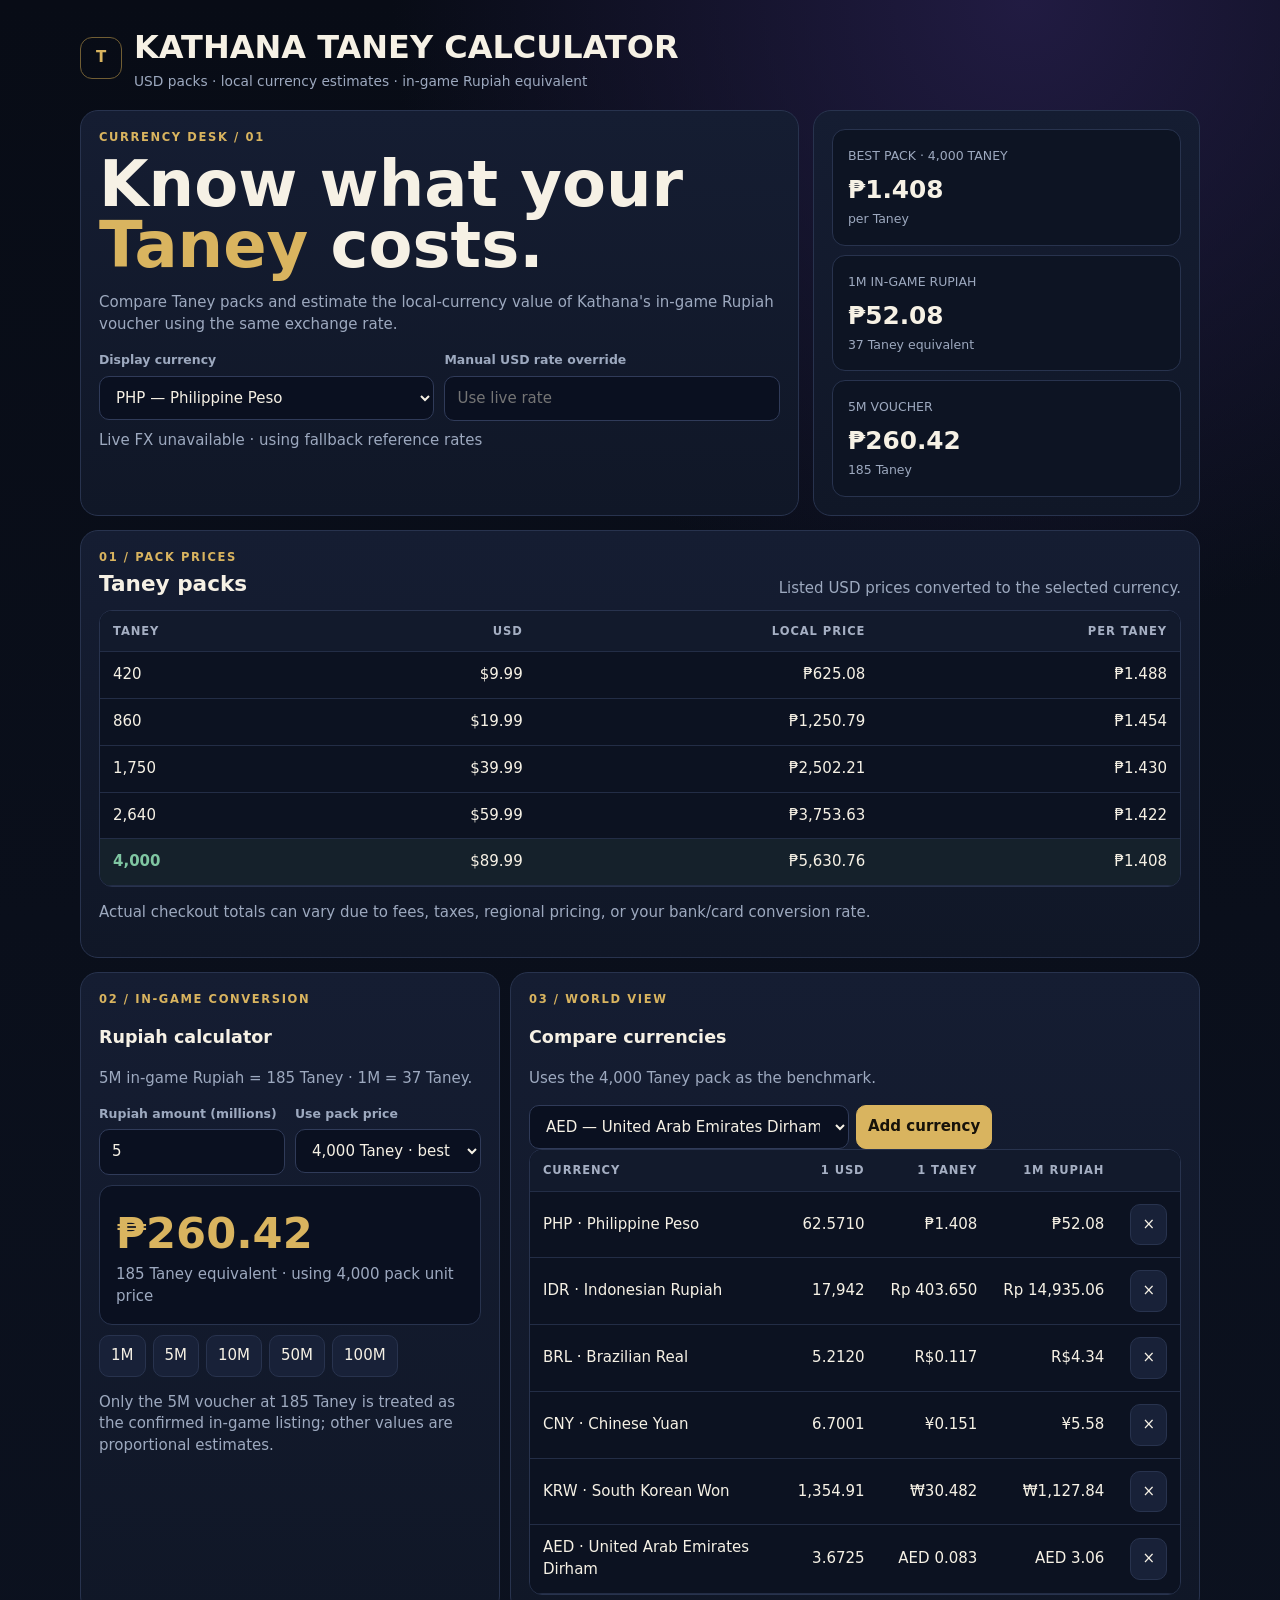
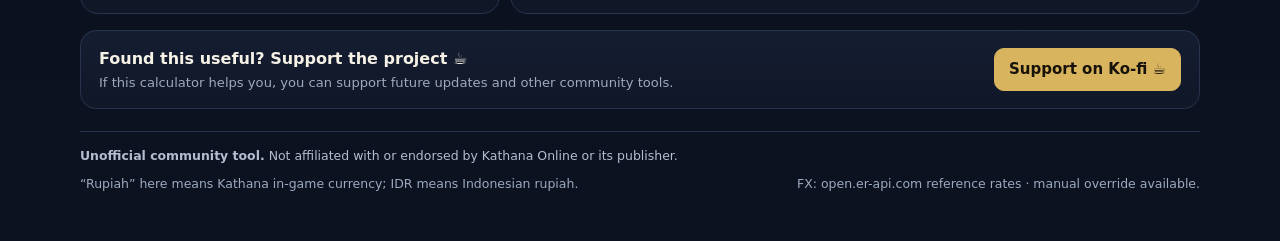
==== index.html @ c090df87 "Connect Ko-fi support link" ====
<!doctype html>
<html lang="en">
<head>
<meta charset="utf-8"><meta name="viewport" content="width=device-width,initial-scale=1">
<title>Kathana Taney Calculator</title>
<meta name="description" content="Convert Kathana Online Taney packs and in-game Rupiah values into local currencies.">
<style>
:root{--bg:#090d18;--panel:#11182a;--panel2:#0d1423;--line:#28334e;--text:#f6f1e5;--muted:#9da9bf;--gold:#d9b45f;--green:#7fc6a2}*{box-sizing:border-box}body{margin:0;background:radial-gradient(circle at 80% 0,#211b42 0,transparent 30%),linear-gradient(#080c16,#0c1220);color:var(--text);font:15px/1.45 Inter,system-ui,Segoe UI,Arial,sans-serif;min-height:100vh}.wrap{width:min(1120px,calc(100% - 24px));margin:auto;padding:24px 0 48px}.brand{display:flex;gap:12px;align-items:center;margin-bottom:18px}.logo{width:42px;height:42px;border:1px solid #715e34;border-radius:12px;display:grid;place-items:center;color:var(--gold);font-weight:900}.brand h1{margin:0;font-size:clamp(1.25rem,3vw,2rem)}.brand p{margin:2px 0 0;color:var(--muted);font-size:.86rem}.card{background:linear-gradient(180deg,#151d32,#101727);border:1px solid var(--line);border-radius:18px;padding:18px}.hero{display:grid;grid-template-columns:1.3fr .7fr;gap:14px}.eyebrow{color:var(--gold);font-weight:800;letter-spacing:.14em;text-transform:uppercase;font-size:.72rem}.hero h2{font-size:clamp(2rem,5vw,4rem);line-height:.96;margin:8px 0 14px}.hero h2 span{color:var(--gold)}.lede,.note,.status{color:var(--muted)}.controls,.two{display:grid;grid-template-columns:1fr 1fr;gap:10px}.controls{margin-top:16px}label{display:block;color:var(--muted);font-size:.78rem;font-weight:700;margin:0 0 6px}select,input,button{font:inherit}select,input{width:100%;padding:11px 12px;background:#0a1020;border:1px solid #303b59;border-radius:10px;color:var(--text);outline:none}select:focus,input:focus{border-color:#8066c7}.stats{display:grid;gap:9px}.stat{padding:15px;background:var(--panel2);border:1px solid var(--line);border-radius:13px}.stat b{display:block;font-size:1.55rem;margin-top:5px}.stat small{color:var(--muted)}.section{margin-top:14px}.head{display:flex;justify-content:space-between;gap:12px;align-items:end;margin-bottom:10px}.head h3{margin:3px 0 0;font-size:1.35rem}.tablewrap{overflow:auto;border:1px solid var(--line);border-radius:13px}table{width:100%;border-collapse:collapse;min-width:650px;background:#0c1221}th,td{padding:12px 13px;text-align:right;border-bottom:1px solid #232d46}th:first-child,td:first-child{text-align:left}th{background:#121a2c;color:#a5afc3;font-size:.72rem;text-transform:uppercase;letter-spacing:.08em}.best{background:rgba(127,198,162,.08)}.best td:first-child{color:var(--green);font-weight:900}.result{margin-top:10px;padding:16px;background:#0a1020;border:1px solid var(--line);border-radius:13px}.big{font-size:clamp(1.8rem,4vw,2.7rem);font-weight:900;color:var(--gold)}.quick,.worldbar{display:flex;gap:7px;flex-wrap:wrap;margin-top:10px}button{padding:9px 11px;border-radius:10px;border:1px solid var(--line);background:#182138;color:var(--text);cursor:pointer}.primary{background:var(--gold);border-color:var(--gold);color:#17120a;font-weight:900}.worldbar select{max-width:320px}.support{margin-top:16px;display:flex;align-items:center;justify-content:space-between;gap:16px;flex-wrap:wrap;background:linear-gradient(180deg,#151d32,#101727);border:1px solid var(--line);border-radius:16px;padding:16px 18px}.support strong{display:block;font-size:1rem}.support span{display:block;color:var(--muted);font-size:.82rem;margin-top:3px}.support-link{display:inline-flex;align-items:center;justify-content:center;min-height:42px;padding:10px 14px;border-radius:10px;background:var(--gold);border:1px solid var(--gold);color:#17120a;font-weight:900;text-decoration:none;transition:transform .15s ease,filter .15s ease}.support-link:hover{filter:brightness(1.06);transform:translateY(-1px)}.footer{margin-top:22px;padding-top:15px;border-top:1px solid var(--line);display:flex;justify-content:space-between;gap:10px;flex-wrap:wrap;color:var(--muted);font-size:.78rem}.disclaimer{width:100%;color:#b4bdd0}@media(max-width:760px){.hero,.two,.controls{grid-template-columns:1fr}.head{align-items:flex-start;flex-direction:column}.card{padding:15px}.hero h2{font-size:2.5rem}}
</style>
</head>
<body><main class="wrap">
<div class="brand"><div class="logo">T</div><div><h1>KATHANA TANEY CALCULATOR</h1><p>USD packs · local currency estimates · in-game Rupiah equivalent</p></div></div>
<section class="hero">
<div class="card"><div class="eyebrow">Currency desk / 01</div><h2>Know what your <span>Taney</span> costs.</h2><p class="lede">Compare Taney packs and estimate the local-currency value of Kathana's in-game Rupiah voucher using the same exchange rate.</p><div class="controls"><div><label>Display currency</label><select id="currency"></select></div><div><label>Manual USD rate override</label><input id="manual" inputmode="decimal" placeholder="Use live rate"></div></div><div class="status" id="status" style="margin-top:9px">Loading live FX…</div></div>
<div class="card stats"><div class="stat"><small>BEST PACK · 4,000 TANEY</small><b id="unit">—</b><small>per Taney</small></div><div class="stat"><small>1M IN-GAME RUPIAH</small><b id="oneM">—</b><small>37 Taney equivalent</small></div><div class="stat"><small>5M VOUCHER</small><b id="fiveM">—</b><small>185 Taney</small></div></div>
</section>
<section class="card section"><div class="head"><div><div class="eyebrow">01 / Pack prices</div><h3>Taney packs</h3></div><div class="note">Listed USD prices converted to the selected currency.</div></div><div class="tablewrap"><table><thead><tr><th>Taney</th><th>USD</th><th>Local price</th><th>Per Taney</th></tr></thead><tbody id="packs"></tbody></table></div><p class="note">Actual checkout totals can vary due to fees, taxes, regional pricing, or your bank/card conversion rate.</p></section>
<section class="two section">
<div class="card"><div class="eyebrow">02 / In-game conversion</div><h3>Rupiah calculator</h3><p class="note">5M in-game Rupiah = 185 Taney · 1M = 37 Taney.</p><div class="two"><div><label>Rupiah amount (millions)</label><input id="millions" type="number" min="0" step="0.1" value="5"></div><div><label>Use pack price</label><select id="packSel"></select></div></div><div class="result"><div class="big" id="rupiahCost">—</div><div class="note" id="detail"></div></div><div class="quick"><button data-r="1">1M</button><button data-r="5">5M</button><button data-r="10">10M</button><button data-r="50">50M</button><button data-r="100">100M</button></div><p class="note">Only the 5M voucher at 185 Taney is treated as the confirmed in-game listing; other values are proportional estimates.</p></div>
<div class="card"><div class="eyebrow">03 / World view</div><h3>Compare currencies</h3><p class="note">Uses the 4,000 Taney pack as the benchmark.</p><div class="worldbar"><select id="worldSel"></select><button class="primary" id="add">Add currency</button></div><div class="tablewrap"><table><thead><tr><th>Currency</th><th>1 USD</th><th>1 Taney</th><th>1M Rupiah</th><th></th></tr></thead><tbody id="world"></tbody></table></div></div>
</section>
<section class="support" aria-label="Support the project"><div><strong>Found this useful? Support the project ☕</strong><span>If this calculator helps you, you can support future updates and other community tools.</span></div><a class="support-link" href="https://ko-fi.com/apxsolutions" target="_blank" rel="noopener noreferrer">Support on Ko-fi ☕</a></section>
<footer class="footer"><span class="disclaimer"><strong>Unofficial community tool.</strong> Not affiliated with or endorsed by Kathana Online or its publisher.</span><span>“Rupiah” here means Kathana in-game currency; IDR means Indonesian rupiah.</span><span>FX: open.er-api.com reference rates · manual override available.</span></footer>
</main>
<script>
const packs=[{t:420,u:9.99},{t:860,u:19.99},{t:1750,u:39.99},{t:2640,u:59.99},{t:4000,u:89.99}],fallback={USD:1,PHP:62.571,IDR:17942,BRL:5.212,CNY:6.7001,KRW:1354.91,AED:3.6725};let rates={...fallback},selected='PHP',world=['PHP','IDR','BRL','CNY','KRW','AED'];const $=s=>document.querySelector(s),E={c:$('#currency'),m:$('#manual'),status:$('#status'),unit:$('#unit'),oneM:$('#oneM'),fiveM:$('#fiveM'),packs:$('#packs'),millions:$('#millions'),packSel:$('#packSel'),rupiahCost:$('#rupiahCost'),detail:$('#detail'),worldSel:$('#worldSel'),world:$('#world'),add:$('#add')};function name(c){try{return new Intl.DisplayNames(['en'],{type:'currency'}).of(c)||c}catch{return c}}function rate(){const n=Number(E.m.value);return n>0?n:(rates[selected]||1)}function money(v,c=selected,d=2){try{return new Intl.NumberFormat('en-US',{style:'currency',currency:c,currencyDisplay:'narrowSymbol',minimumFractionDigits:d,maximumFractionDigits:d}).format(v)}catch{return c+' '+v.toFixed(d)}}function rtxt(v){return v>=1000?v.toLocaleString('en-US',{maximumFractionDigits:2}):v.toFixed(4)}function fill(){const codes=Object.keys(rates).sort(),h=codes.map(c=>`<option value="${c}">${c} — ${name(c)}</option>`).join('');E.c.innerHTML=h;E.worldSel.innerHTML=h;E.c.value=rates[selected]?selected:'USD'}function render(){const r=rate(),best=packs[4],u=best.u/best.t;E.unit.textContent=money(u*r,selected,3);E.oneM.textContent=money(u*37*r);E.fiveM.textContent=money(u*185*r);E.packs.innerHTML=packs.map((p,i)=>`<tr class="${i===4?'best':''}"><td>${p.t.toLocaleString()}</td><td>$${p.u.toFixed(2)}</td><td>${money(p.u*r)}</td><td>${money((p.u/p.t)*r,selected,3)}</td></tr>`).join('');renderR();renderW()}function renderR(){let m=Number(E.millions.value);if(!Number.isFinite(m)||m<0)m=0;const p=packs[Number(E.packSel.value)||4],tan=m*37,cost=tan*(p.u/p.t)*rate();E.rupiahCost.textContent=money(cost);E.detail.textContent=`${tan.toLocaleString(undefined,{maximumFractionDigits:1})} Taney equivalent · using ${p.t.toLocaleString()} pack unit price`}function renderW(){const u=packs[4].u/packs[4].t;E.world.innerHTML=world.filter(c=>rates[c]).map(c=>{const r=c===selected?rate():rates[c];return `<tr><td>${c} · ${name(c)}</td><td>${rtxt(r)}</td><td>${money(u*r,c,3)}</td><td>${money(u*37*r,c)}</td><td><button data-x="${c}">×</button></td></tr>`}).join('')}E.packSel.innerHTML=[...packs].reverse().map((p,j)=>`<option value="${4-j}">${p.t.toLocaleString()} Taney${p.t===4000?' · best rate':''}</option>`).join('');E.packSel.value='4';E.c.addEventListener('change',()=>{selected=E.c.value;E.m.value='';render()});E.m.addEventListener('input',render);E.millions.addEventListener('input',renderR);E.packSel.addEventListener('change',renderR);document.querySelectorAll('[data-r]').forEach(b=>b.addEventListener('click',()=>{E.millions.value=b.dataset.r;renderR()}));E.add.addEventListener('click',()=>{const c=E.worldSel.value;if(c&&!world.includes(c)){world.push(c);renderW()}});E.world.addEventListener('click',e=>{const c=e.target.dataset.x;if(c){world=world.filter(x=>x!==c);renderW()}});fill();render();(async()=>{try{const res=await fetch('https://open.er-api.com/v6/latest/USD',{cache:'no-store'});if(!res.ok)throw 0;const d=await res.json();if(!d.rates)throw 0;rates={USD:1,...d.rates};fill();selected=rates.PHP?'PHP':'USD';E.c.value=selected;E.status.textContent='Live FX loaded · '+(d.time_last_update_utc?new Date(d.time_last_update_utc).toISOString().slice(0,10):'latest');render()}catch{E.status.textContent='Live FX unavailable · using fallback reference rates';}})();
</script></body></html>
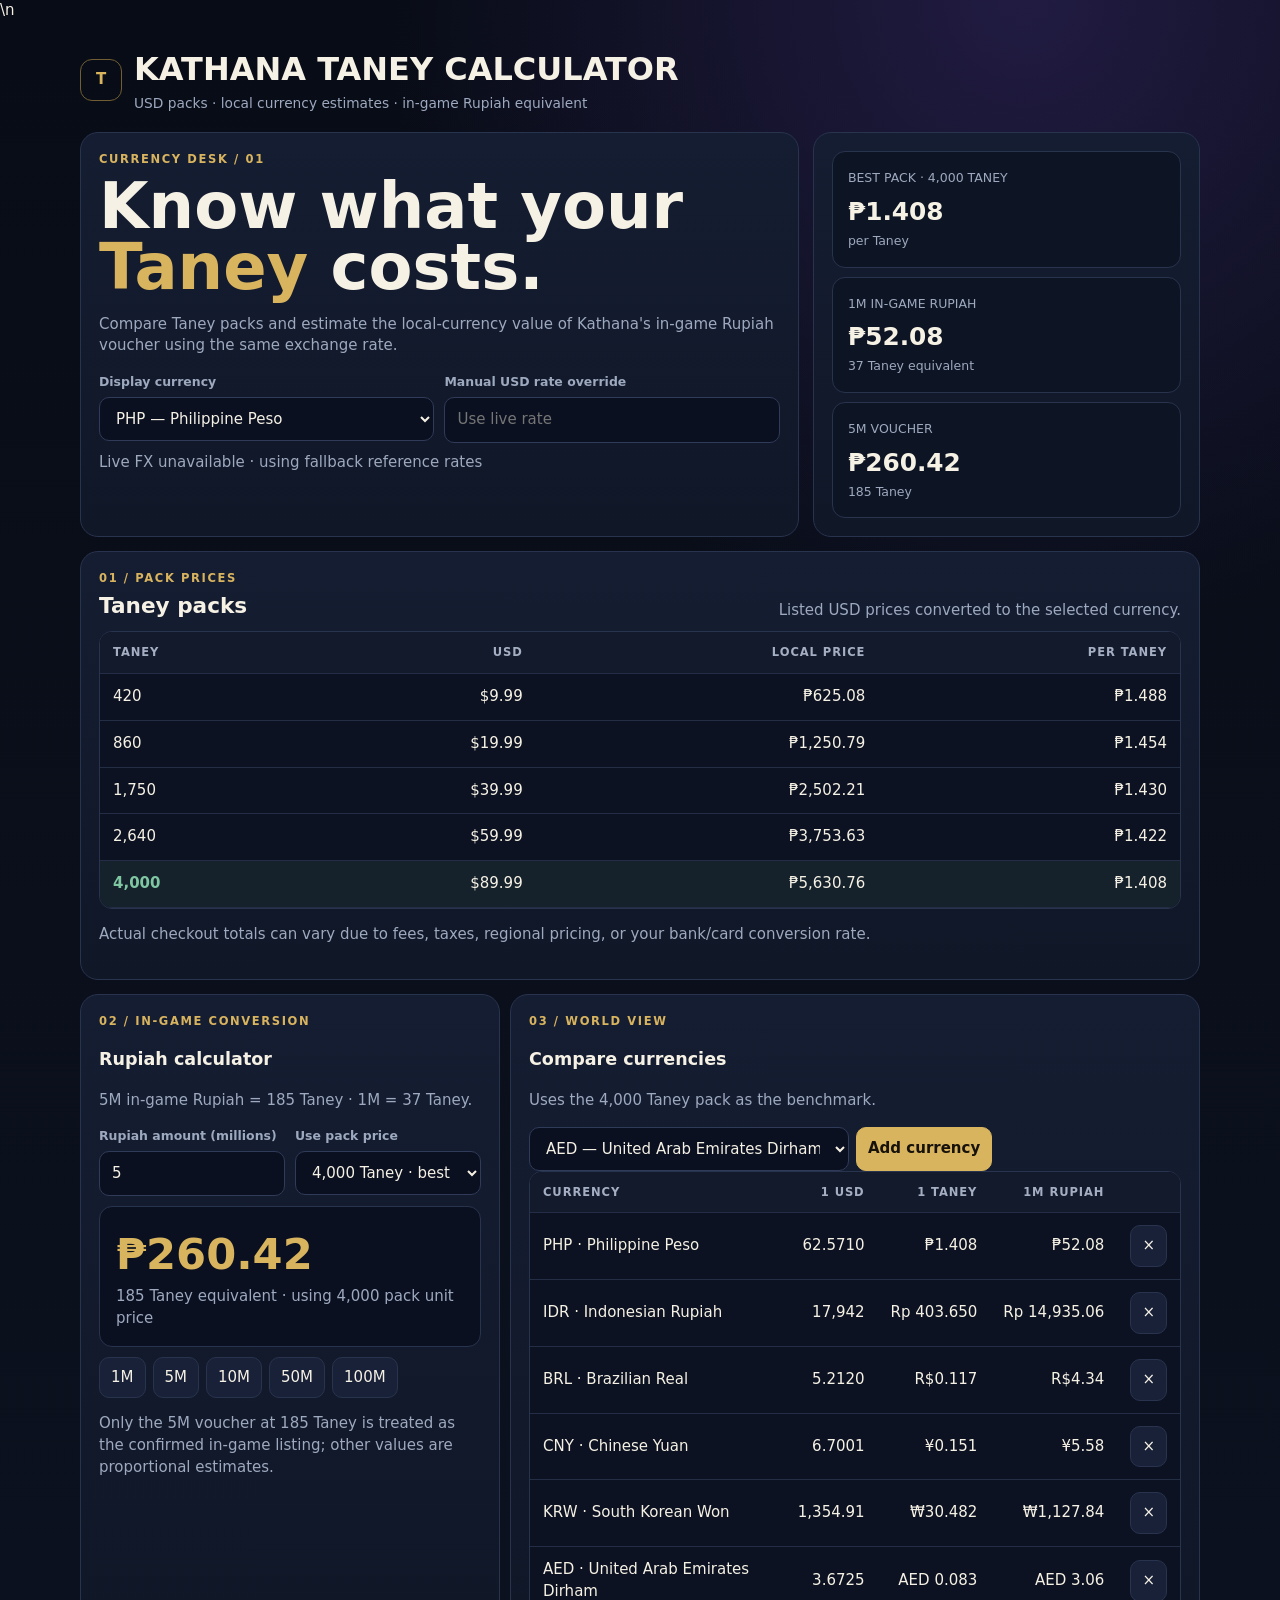
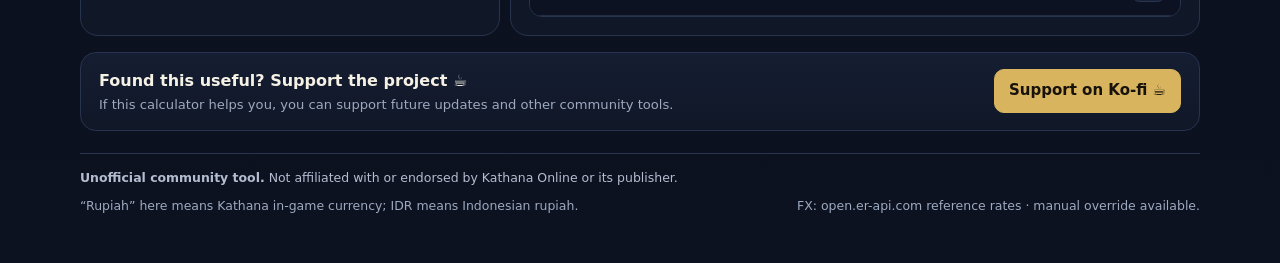
==== commit 2905ea5a: "Wire analytics loader into Kathana calculator" ====
--- a/index.html
+++ b/index.html
@@ -7,7 +7,7 @@
 <style>
 :root{--bg:#090d18;--panel:#11182a;--panel2:#0d1423;--line:#28334e;--text:#f6f1e5;--muted:#9da9bf;--gold:#d9b45f;--green:#7fc6a2}*{box-sizing:border-box}body{margin:0;background:radial-gradient(circle at 80% 0,#211b42 0,transparent 30%),linear-gradient(#080c16,#0c1220);color:var(--text);font:15px/1.45 Inter,system-ui,Segoe UI,Arial,sans-serif;min-height:100vh}.wrap{width:min(1120px,calc(100% - 24px));margin:auto;padding:24px 0 48px}.brand{display:flex;gap:12px;align-items:center;margin-bottom:18px}.logo{width:42px;height:42px;border:1px solid #715e34;border-radius:12px;display:grid;place-items:center;color:var(--gold);font-weight:900}.brand h1{margin:0;font-size:clamp(1.25rem,3vw,2rem)}.brand p{margin:2px 0 0;color:var(--muted);font-size:.86rem}.card{background:linear-gradient(180deg,#151d32,#101727);border:1px solid var(--line);border-radius:18px;padding:18px}.hero{display:grid;grid-template-columns:1.3fr .7fr;gap:14px}.eyebrow{color:var(--gold);font-weight:800;letter-spacing:.14em;text-transform:uppercase;font-size:.72rem}.hero h2{font-size:clamp(2rem,5vw,4rem);line-height:.96;margin:8px 0 14px}.hero h2 span{color:var(--gold)}.lede,.note,.status{color:var(--muted)}.controls,.two{display:grid;grid-template-columns:1fr 1fr;gap:10px}.controls{margin-top:16px}label{display:block;color:var(--muted);font-size:.78rem;font-weight:700;margin:0 0 6px}select,input,button{font:inherit}select,input{width:100%;padding:11px 12px;background:#0a1020;border:1px solid #303b59;border-radius:10px;color:var(--text);outline:none}select:focus,input:focus{border-color:#8066c7}.stats{display:grid;gap:9px}.stat{padding:15px;background:var(--panel2);border:1px solid var(--line);border-radius:13px}.stat b{display:block;font-size:1.55rem;margin-top:5px}.stat small{color:var(--muted)}.section{margin-top:14px}.head{display:flex;justify-content:space-between;gap:12px;align-items:end;margin-bottom:10px}.head h3{margin:3px 0 0;font-size:1.35rem}.tablewrap{overflow:auto;border:1px solid var(--line);border-radius:13px}table{width:100%;border-collapse:collapse;min-width:650px;background:#0c1221}th,td{padding:12px 13px;text-align:right;border-bottom:1px solid #232d46}th:first-child,td:first-child{text-align:left}th{background:#121a2c;color:#a5afc3;font-size:.72rem;text-transform:uppercase;letter-spacing:.08em}.best{background:rgba(127,198,162,.08)}.best td:first-child{color:var(--green);font-weight:900}.result{margin-top:10px;padding:16px;background:#0a1020;border:1px solid var(--line);border-radius:13px}.big{font-size:clamp(1.8rem,4vw,2.7rem);font-weight:900;color:var(--gold)}.quick,.worldbar{display:flex;gap:7px;flex-wrap:wrap;margin-top:10px}button{padding:9px 11px;border-radius:10px;border:1px solid var(--line);background:#182138;color:var(--text);cursor:pointer}.primary{background:var(--gold);border-color:var(--gold);color:#17120a;font-weight:900}.worldbar select{max-width:320px}.support{margin-top:16px;display:flex;align-items:center;justify-content:space-between;gap:16px;flex-wrap:wrap;background:linear-gradient(180deg,#151d32,#101727);border:1px solid var(--line);border-radius:16px;padding:16px 18px}.support strong{display:block;font-size:1rem}.support span{display:block;color:var(--muted);font-size:.82rem;margin-top:3px}.support-link{display:inline-flex;align-items:center;justify-content:center;min-height:42px;padding:10px 14px;border-radius:10px;background:var(--gold);border:1px solid var(--gold);color:#17120a;font-weight:900;text-decoration:none;transition:transform .15s ease,filter .15s ease}.support-link:hover{filter:brightness(1.06);transform:translateY(-1px)}.footer{margin-top:22px;padding-top:15px;border-top:1px solid var(--line);display:flex;justify-content:space-between;gap:10px;flex-wrap:wrap;color:var(--muted);font-size:.78rem}.disclaimer{width:100%;color:#b4bdd0}@media(max-width:760px){.hero,.two,.controls{grid-template-columns:1fr}.head{align-items:flex-start;flex-direction:column}.card{padding:15px}.hero h2{font-size:2.5rem}}
 </style>
-</head>
+<script src="analytics.js"></script>\n</head>
 <body><main class="wrap">
 <div class="brand"><div class="logo">T</div><div><h1>KATHANA TANEY CALCULATOR</h1><p>USD packs · local currency estimates · in-game Rupiah equivalent</p></div></div>
 <section class="hero">
@@ -19,7 +19,7 @@
 <div class="card"><div class="eyebrow">02 / In-game conversion</div><h3>Rupiah calculator</h3><p class="note">5M in-game Rupiah = 185 Taney · 1M = 37 Taney.</p><div class="two"><div><label>Rupiah amount (millions)</label><input id="millions" type="number" min="0" step="0.1" value="5"></div><div><label>Use pack price</label><select id="packSel"></select></div></div><div class="result"><div class="big" id="rupiahCost">—</div><div class="note" id="detail"></div></div><div class="quick"><button data-r="1">1M</button><button data-r="5">5M</button><button data-r="10">10M</button><button data-r="50">50M</button><button data-r="100">100M</button></div><p class="note">Only the 5M voucher at 185 Taney is treated as the confirmed in-game listing; other values are proportional estimates.</p></div>
 <div class="card"><div class="eyebrow">03 / World view</div><h3>Compare currencies</h3><p class="note">Uses the 4,000 Taney pack as the benchmark.</p><div class="worldbar"><select id="worldSel"></select><button class="primary" id="add">Add currency</button></div><div class="tablewrap"><table><thead><tr><th>Currency</th><th>1 USD</th><th>1 Taney</th><th>1M Rupiah</th><th></th></tr></thead><tbody id="world"></tbody></table></div></div>
 </section>
-<section class="support" aria-label="Support the project"><div><strong>Found this useful? Support the project ☕</strong><span>If this calculator helps you, you can support future updates and other community tools.</span></div><a class="support-link" href="https://ko-fi.com/apxsolutions" target="_blank" rel="noopener noreferrer">Support on Ko-fi ☕</a></section>
+<section class="support" aria-label="Support the project"><div><strong>Found this useful? Support the project ☕</strong><span>If this calculator helps you, you can support future updates and other community tools.</span></div><a class="support-link" data-goatcounter-click="support-kofi" href="https://ko-fi.com/apxsolutions" target="_blank" rel="noopener noreferrer">Support on Ko-fi ☕</a></section>
 <footer class="footer"><span class="disclaimer"><strong>Unofficial community tool.</strong> Not affiliated with or endorsed by Kathana Online or its publisher.</span><span>“Rupiah” here means Kathana in-game currency; IDR means Indonesian rupiah.</span><span>FX: open.er-api.com reference rates · manual override available.</span></footer>
 </main>
 <script>
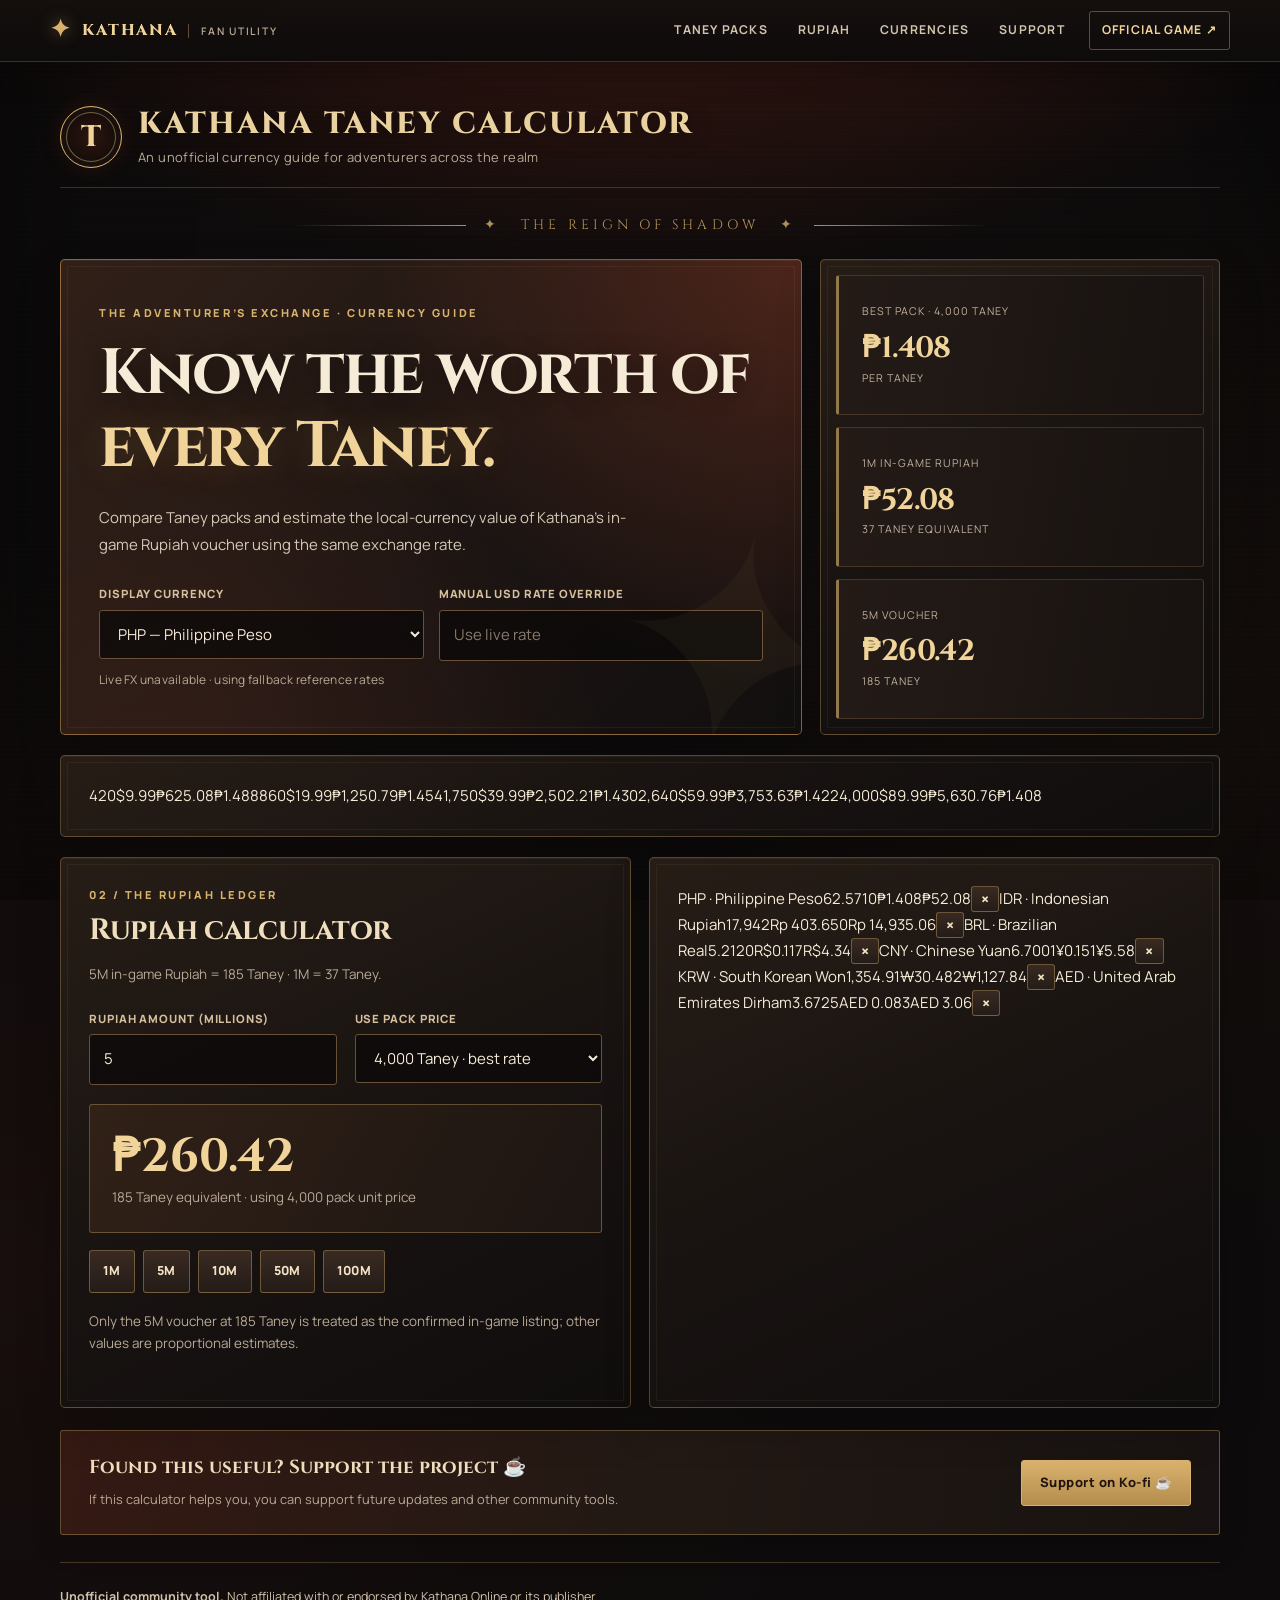
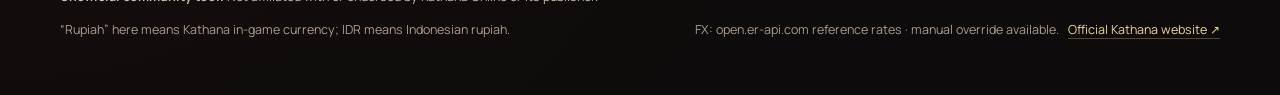
==== commit 92d27ffc: "Apply Kathana-inspired visual theme and navigation while preserving calculator features" ====
--- a/index.html
+++ b/index.html
@@ -2,25 +2,34 @@
 <html lang="en">
 <head>
 <meta charset="utf-8"><meta name="viewport" content="width=device-width,initial-scale=1">
-<title>Kathana Taney Calculator</title>
+<title>Kathana Taney Calculator | Unofficial Currency Guide</title>
+<meta name="theme-color" content="#17110f">
 <meta name="description" content="Convert Kathana Online Taney packs and in-game Rupiah values into local currencies.">
 <style>
 :root{--bg:#090d18;--panel:#11182a;--panel2:#0d1423;--line:#28334e;--text:#f6f1e5;--muted:#9da9bf;--gold:#d9b45f;--green:#7fc6a2}*{box-sizing:border-box}body{margin:0;background:radial-gradient(circle at 80% 0,#211b42 0,transparent 30%),linear-gradient(#080c16,#0c1220);color:var(--text);font:15px/1.45 Inter,system-ui,Segoe UI,Arial,sans-serif;min-height:100vh}.wrap{width:min(1120px,calc(100% - 24px));margin:auto;padding:24px 0 48px}.brand{display:flex;gap:12px;align-items:center;margin-bottom:18px}.logo{width:42px;height:42px;border:1px solid #715e34;border-radius:12px;display:grid;place-items:center;color:var(--gold);font-weight:900}.brand h1{margin:0;font-size:clamp(1.25rem,3vw,2rem)}.brand p{margin:2px 0 0;color:var(--muted);font-size:.86rem}.card{background:linear-gradient(180deg,#151d32,#101727);border:1px solid var(--line);border-radius:18px;padding:18px}.hero{display:grid;grid-template-columns:1.3fr .7fr;gap:14px}.eyebrow{color:var(--gold);font-weight:800;letter-spacing:.14em;text-transform:uppercase;font-size:.72rem}.hero h2{font-size:clamp(2rem,5vw,4rem);line-height:.96;margin:8px 0 14px}.hero h2 span{color:var(--gold)}.lede,.note,.status{color:var(--muted)}.controls,.two{display:grid;grid-template-columns:1fr 1fr;gap:10px}.controls{margin-top:16px}label{display:block;color:var(--muted);font-size:.78rem;font-weight:700;margin:0 0 6px}select,input,button{font:inherit}select,input{width:100%;padding:11px 12px;background:#0a1020;border:1px solid #303b59;border-radius:10px;color:var(--text);outline:none}select:focus,input:focus{border-color:#8066c7}.stats{display:grid;gap:9px}.stat{padding:15px;background:var(--panel2);border:1px solid var(--line);border-radius:13px}.stat b{display:block;font-size:1.55rem;margin-top:5px}.stat small{color:var(--muted)}.section{margin-top:14px}.head{display:flex;justify-content:space-between;gap:12px;align-items:end;margin-bottom:10px}.head h3{margin:3px 0 0;font-size:1.35rem}.tablewrap{overflow:auto;border:1px solid var(--line);border-radius:13px}table{width:100%;border-collapse:collapse;min-width:650px;background:#0c1221}th,td{padding:12px 13px;text-align:right;border-bottom:1px solid #232d46}th:first-child,td:first-child{text-align:left}th{background:#121a2c;color:#a5afc3;font-size:.72rem;text-transform:uppercase;letter-spacing:.08em}.best{background:rgba(127,198,162,.08)}.best td:first-child{color:var(--green);font-weight:900}.result{margin-top:10px;padding:16px;background:#0a1020;border:1px solid var(--line);border-radius:13px}.big{font-size:clamp(1.8rem,4vw,2.7rem);font-weight:900;color:var(--gold)}.quick,.worldbar{display:flex;gap:7px;flex-wrap:wrap;margin-top:10px}button{padding:9px 11px;border-radius:10px;border:1px solid var(--line);background:#182138;color:var(--text);cursor:pointer}.primary{background:var(--gold);border-color:var(--gold);color:#17120a;font-weight:900}.worldbar select{max-width:320px}.support{margin-top:16px;display:flex;align-items:center;justify-content:space-between;gap:16px;flex-wrap:wrap;background:linear-gradient(180deg,#151d32,#101727);border:1px solid var(--line);border-radius:16px;padding:16px 18px}.support strong{display:block;font-size:1rem}.support span{display:block;color:var(--muted);font-size:.82rem;margin-top:3px}.support-link{display:inline-flex;align-items:center;justify-content:center;min-height:42px;padding:10px 14px;border-radius:10px;background:var(--gold);border:1px solid var(--gold);color:#17120a;font-weight:900;text-decoration:none;transition:transform .15s ease,filter .15s ease}.support-link:hover{filter:brightness(1.06);transform:translateY(-1px)}.footer{margin-top:22px;padding-top:15px;border-top:1px solid var(--line);display:flex;justify-content:space-between;gap:10px;flex-wrap:wrap;color:var(--muted);font-size:.78rem}.disclaimer{width:100%;color:#b4bdd0}@media(max-width:760px){.hero,.two,.controls{grid-template-columns:1fr}.head{align-items:flex-start;flex-direction:column}.card{padding:15px}.hero h2{font-size:2.5rem}}
 </style>
-<script src="analytics.js"></script>\n</head>
-<body><main class="wrap">
-<div class="brand"><div class="logo">T</div><div><h1>KATHANA TANEY CALCULATOR</h1><p>USD packs · local currency estimates · in-game Rupiah equivalent</p></div></div>
+<link rel="preconnect" href="https://fonts.googleapis.com">
+<link rel="preconnect" href="https://fonts.gstatic.com" crossorigin>
+<link href="https://fonts.googleapis.com/css2?family=Cinzel:wght@500;600;700;800&family=Manrope:wght@400;500;600;700;800&display=swap" rel="stylesheet">
+<link rel="stylesheet" href="theme.css?v=20261011">
+<script src="analytics.js"></script>
+</head>
+<body>
+<header class="site-topbar"><a class="site-topbar-brand" href="#home">KATHANA <span class="fansite">FAN UTILITY</span></a><nav class="topnav" aria-label="Site sections"><a href="#packs">Taney Packs</a><a href="#rupiah">Rupiah</a><a href="#world">Currencies</a><a href="#support">Support</a><a class="official" href="https://playkathana.com/" target="_blank" rel="noopener noreferrer">Official game ↗</a></nav></header>
+<main class="wrap" id="home">
+<div class="brand"><div class="logo" aria-hidden="true">T</div><div><h1>KATHANA TANEY CALCULATOR</h1><p>An unofficial currency guide for adventurers across the realm</p></div></div>
+<div class="ornament" aria-hidden="true">✦ &nbsp; THE REIGN OF SHADOW &nbsp; ✦</div>
 <section class="hero">
-<div class="card"><div class="eyebrow">Currency desk / 01</div><h2>Know what your <span>Taney</span> costs.</h2><p class="lede">Compare Taney packs and estimate the local-currency value of Kathana's in-game Rupiah voucher using the same exchange rate.</p><div class="controls"><div><label>Display currency</label><select id="currency"></select></div><div><label>Manual USD rate override</label><input id="manual" inputmode="decimal" placeholder="Use live rate"></div></div><div class="status" id="status" style="margin-top:9px">Loading live FX…</div></div>
+<div class="card"><div class="eyebrow">The Adventurer’s Exchange · Currency Guide</div><h2>Know the worth of <span>every Taney.</span></h2><p class="lede">Compare Taney packs and estimate the local-currency value of Kathana's in-game Rupiah voucher using the same exchange rate.</p><div class="controls"><div><label>Display currency</label><select id="currency"></select></div><div><label>Manual USD rate override</label><input id="manual" inputmode="decimal" placeholder="Use live rate"></div></div><div class="status" id="status" style="margin-top:9px">Loading live FX…</div></div>
 <div class="card stats"><div class="stat"><small>BEST PACK · 4,000 TANEY</small><b id="unit">—</b><small>per Taney</small></div><div class="stat"><small>1M IN-GAME RUPIAH</small><b id="oneM">—</b><small>37 Taney equivalent</small></div><div class="stat"><small>5M VOUCHER</small><b id="fiveM">—</b><small>185 Taney</small></div></div>
 </section>
-<section class="card section"><div class="head"><div><div class="eyebrow">01 / Pack prices</div><h3>Taney packs</h3></div><div class="note">Listed USD prices converted to the selected currency.</div></div><div class="tablewrap"><table><thead><tr><th>Taney</th><th>USD</th><th>Local price</th><th>Per Taney</th></tr></thead><tbody id="packs"></tbody></table></div><p class="note">Actual checkout totals can vary due to fees, taxes, regional pricing, or your bank/card conversion rate.</p></section>
+<section class="card section" id="packs"><div class="head"><div><div class="eyebrow">01 / THE TANEY STORE</div><h3>Taney packs</h3></div><div class="note">Listed USD prices converted to the selected currency.</div></div><div class="tablewrap"><table><thead><tr><th>Taney</th><th>USD</th><th>Local price</th><th>Per Taney</th></tr></thead><tbody id="packs"></tbody></table></div><p class="note">Actual checkout totals can vary due to fees, taxes, regional pricing, or your bank/card conversion rate.</p></section>
 <section class="two section">
-<div class="card"><div class="eyebrow">02 / In-game conversion</div><h3>Rupiah calculator</h3><p class="note">5M in-game Rupiah = 185 Taney · 1M = 37 Taney.</p><div class="two"><div><label>Rupiah amount (millions)</label><input id="millions" type="number" min="0" step="0.1" value="5"></div><div><label>Use pack price</label><select id="packSel"></select></div></div><div class="result"><div class="big" id="rupiahCost">—</div><div class="note" id="detail"></div></div><div class="quick"><button data-r="1">1M</button><button data-r="5">5M</button><button data-r="10">10M</button><button data-r="50">50M</button><button data-r="100">100M</button></div><p class="note">Only the 5M voucher at 185 Taney is treated as the confirmed in-game listing; other values are proportional estimates.</p></div>
-<div class="card"><div class="eyebrow">03 / World view</div><h3>Compare currencies</h3><p class="note">Uses the 4,000 Taney pack as the benchmark.</p><div class="worldbar"><select id="worldSel"></select><button class="primary" id="add">Add currency</button></div><div class="tablewrap"><table><thead><tr><th>Currency</th><th>1 USD</th><th>1 Taney</th><th>1M Rupiah</th><th></th></tr></thead><tbody id="world"></tbody></table></div></div>
+<div class="card" id="rupiah"><div class="eyebrow">02 / THE RUPIAH LEDGER</div><h3>Rupiah calculator</h3><p class="note">5M in-game Rupiah = 185 Taney · 1M = 37 Taney.</p><div class="two"><div><label>Rupiah amount (millions)</label><input id="millions" type="number" min="0" step="0.1" value="5"></div><div><label>Use pack price</label><select id="packSel"></select></div></div><div class="result"><div class="big" id="rupiahCost">—</div><div class="note" id="detail"></div></div><div class="quick"><button data-r="1">1M</button><button data-r="5">5M</button><button data-r="10">10M</button><button data-r="50">50M</button><button data-r="100">100M</button></div><p class="note">Only the 5M voucher at 185 Taney is treated as the confirmed in-game listing; other values are proportional estimates.</p></div>
+<div class="card" id="world"><div class="eyebrow">03 / ACROSS THE REALMS</div><h3>Compare currencies</h3><p class="note">Uses the 4,000 Taney pack as the benchmark.</p><div class="worldbar"><select id="worldSel"></select><button class="primary" id="add">Add currency</button></div><div class="tablewrap"><table><thead><tr><th>Currency</th><th>1 USD</th><th>1 Taney</th><th>1M Rupiah</th><th></th></tr></thead><tbody id="world"></tbody></table></div></div>
 </section>
-<section class="support" aria-label="Support the project"><div><strong>Found this useful? Support the project ☕</strong><span>If this calculator helps you, you can support future updates and other community tools.</span></div><a class="support-link" data-goatcounter-click="support-kofi" href="https://ko-fi.com/apxsolutions" target="_blank" rel="noopener noreferrer">Support on Ko-fi ☕</a></section>
-<footer class="footer"><span class="disclaimer"><strong>Unofficial community tool.</strong> Not affiliated with or endorsed by Kathana Online or its publisher.</span><span>“Rupiah” here means Kathana in-game currency; IDR means Indonesian rupiah.</span><span>FX: open.er-api.com reference rates · manual override available.</span></footer>
+<section class="support" id="support" aria-label="Support the project"><div><strong>Found this useful? Support the project ☕</strong><span>If this calculator helps you, you can support future updates and other community tools.</span></div><a class="support-link" data-goatcounter-click="support-kofi" href="https://ko-fi.com/apxsolutions" target="_blank" rel="noopener noreferrer">Support on Ko-fi ☕</a></section>
+<footer class="footer"><span class="disclaimer"><strong>Unofficial community tool.</strong> Not affiliated with or endorsed by Kathana Online or its publisher.</span><span>“Rupiah” here means Kathana in-game currency; IDR means Indonesian rupiah.</span><span>FX: open.er-api.com reference rates · manual override available. &nbsp; <a href="https://playkathana.com/" target="_blank" rel="noopener noreferrer">Official Kathana website ↗</a></span></footer>
 </main>
 <script>
 const packs=[{t:420,u:9.99},{t:860,u:19.99},{t:1750,u:39.99},{t:2640,u:59.99},{t:4000,u:89.99}],fallback={USD:1,PHP:62.571,IDR:17942,BRL:5.212,CNY:6.7001,KRW:1354.91,AED:3.6725};let rates={...fallback},selected='PHP',world=['PHP','IDR','BRL','CNY','KRW','AED'];const $=s=>document.querySelector(s),E={c:$('#currency'),m:$('#manual'),status:$('#status'),unit:$('#unit'),oneM:$('#oneM'),fiveM:$('#fiveM'),packs:$('#packs'),millions:$('#millions'),packSel:$('#packSel'),rupiahCost:$('#rupiahCost'),detail:$('#detail'),worldSel:$('#worldSel'),world:$('#world'),add:$('#add')};function name(c){try{return new Intl.DisplayNames(['en'],{type:'currency'}).of(c)||c}catch{return c}}function rate(){const n=Number(E.m.value);return n>0?n:(rates[selected]||1)}function money(v,c=selected,d=2){try{return new Intl.NumberFormat('en-US',{style:'currency',currency:c,currencyDisplay:'narrowSymbol',minimumFractionDigits:d,maximumFractionDigits:d}).format(v)}catch{return c+' '+v.toFixed(d)}}function rtxt(v){return v>=1000?v.toLocaleString('en-US',{maximumFractionDigits:2}):v.toFixed(4)}function fill(){const codes=Object.keys(rates).sort(),h=codes.map(c=>`<option value="${c}">${c} — ${name(c)}</option>`).join('');E.c.innerHTML=h;E.worldSel.innerHTML=h;E.c.value=rates[selected]?selected:'USD'}function render(){const r=rate(),best=packs[4],u=best.u/best.t;E.unit.textContent=money(u*r,selected,3);E.oneM.textContent=money(u*37*r);E.fiveM.textContent=money(u*185*r);E.packs.innerHTML=packs.map((p,i)=>`<tr class="${i===4?'best':''}"><td>${p.t.toLocaleString()}</td><td>$${p.u.toFixed(2)}</td><td>${money(p.u*r)}</td><td>${money((p.u/p.t)*r,selected,3)}</td></tr>`).join('');renderR();renderW()}function renderR(){let m=Number(E.millions.value);if(!Number.isFinite(m)||m<0)m=0;const p=packs[Number(E.packSel.value)||4],tan=m*37,cost=tan*(p.u/p.t)*rate();E.rupiahCost.textContent=money(cost);E.detail.textContent=`${tan.toLocaleString(undefined,{maximumFractionDigits:1})} Taney equivalent · using ${p.t.toLocaleString()} pack unit price`}function renderW(){const u=packs[4].u/packs[4].t;E.world.innerHTML=world.filter(c=>rates[c]).map(c=>{const r=c===selected?rate():rates[c];return `<tr><td>${c} · ${name(c)}</td><td>${rtxt(r)}</td><td>${money(u*r,c,3)}</td><td>${money(u*37*r,c)}</td><td><button data-x="${c}">×</button></td></tr>`}).join('')}E.packSel.innerHTML=[...packs].reverse().map((p,j)=>`<option value="${4-j}">${p.t.toLocaleString()} Taney${p.t===4000?' · best rate':''}</option>`).join('');E.packSel.value='4';E.c.addEventListener('change',()=>{selected=E.c.value;E.m.value='';render()});E.m.addEventListener('input',render);E.millions.addEventListener('input',renderR);E.packSel.addEventListener('change',renderR);document.querySelectorAll('[data-r]').forEach(b=>b.addEventListener('click',()=>{E.millions.value=b.dataset.r;renderR()}));E.add.addEventListener('click',()=>{const c=E.worldSel.value;if(c&&!world.includes(c)){world.push(c);renderW()}});E.world.addEventListener('click',e=>{const c=e.target.dataset.x;if(c){world=world.filter(x=>x!==c);renderW()}});fill();render();(async()=>{try{const res=await fetch('https://open.er-api.com/v6/latest/USD',{cache:'no-store'});if(!res.ok)throw 0;const d=await res.json();if(!d.rates)throw 0;rates={USD:1,...d.rates};fill();selected=rates.PHP?'PHP':'USD';E.c.value=selected;E.status.textContent='Live FX loaded · '+(d.time_last_update_utc?new Date(d.time_last_update_utc).toISOString().slice(0,10):'latest');render()}catch{E.status.textContent='Live FX unavailable · using fallback reference rates';}})();
--- a/theme.css
+++ b/theme.css
@@ -0,0 +1,176 @@
+/* Kathana-inspired visual theme — independent fan utility
+   Presentation only; all currency conversion logic remains in index.html. */
+:root {
+  --bg: #0d0b0b;
+  --panel: #1a1512;
+  --panel2: #241c17;
+  --line: #604c38;
+  --text: #f5ebd7;
+  --muted: #b9a995;
+  --gold: #d9b36e;
+  --gold-pale: #f0d49a;
+  --green: #dfbe75;
+  --crimson: #9e332a;
+  --crimson-bright: #cf5140;
+  --edge: rgba(217,179,110,.34);
+}
+* { box-sizing: border-box; }
+html {scroll-behavior:smooth}
+body {
+  position: relative;
+  min-height: 100vh;
+  color: var(--text);
+  background:
+    radial-gradient(ellipse 80% 31% at 50% -5%, rgba(151,51,33,.38), transparent 70%),
+    radial-gradient(ellipse 65% 44% at 100% 41%, rgba(98,52,26,.11), transparent 75%),
+    radial-gradient(ellipse 85% 55% at 0% 75%, rgba(108,36,30,.11), transparent 80%),
+    #0d0b0b;
+  font: 15px/1.65 "Manrope", "Segoe UI", Arial, sans-serif;
+}
+body::before {
+  content: "";
+  position: fixed; inset: 0; z-index: -1; pointer-events: none;
+  background: repeating-linear-gradient(0deg, rgba(255,222,169,.01) 0 1px, transparent 1px 5px);
+}
+body::after {
+  content:""; position:fixed; pointer-events:none; inset:0;z-index:-1;
+  box-shadow:inset 0 0 180px rgba(0,0,0,.42);
+}
+a { color:var(--gold-pale); }
+a:hover {color:#ffe0a5}
+.site-topbar {
+  width:100%; min-height:62px; border-bottom:1px solid rgba(217,179,110,.2);
+  display:flex; align-items:center; justify-content:space-between; gap:12px;
+  padding:10px max(20px, calc((100vw - 1180px)/2));
+  background:linear-gradient(180deg,rgba(21,16,14,.97),rgba(14,11,11,.97));
+  box-shadow:0 8px 32px rgba(0,0,0,.25);
+}
+.site-topbar-brand { display:inline-flex; align-items:center; gap:10px; text-decoration:none;
+  color:var(--gold-pale);font-family:"Cinzel",Georgia,serif; font-size:.98rem;font-weight:800;letter-spacing:.12em;white-space:nowrap }
+.site-topbar-brand::before {content:"✦"; font-size:1.5rem; color:var(--gold); text-shadow:0 0 16px rgba(217,179,110,.5)}
+.site-topbar .fansite {font:600 .65rem "Manrope", sans-serif;letter-spacing:.17em;color:var(--muted);border-left:1px solid var(--line);padding-left:12px}
+.topnav {display:flex;align-items:center;gap:6px;flex-wrap:wrap;justify-content:flex-end}
+.topnav a {color:#d2c4ad;text-decoration:none;padding:8px 12px;font-size:.76rem;font-weight:700;text-transform:uppercase;letter-spacing:.1em;border-radius:3px;transition:.2s ease}
+.topnav a:hover {background:rgba(217,179,110,.09);color:var(--gold-pale)}
+.topnav a.official {color:var(--gold-pale);border:1px solid rgba(217,179,110,.38);margin-left:6px}
+.wrap {width:min(1160px,calc(100% - 36px));margin:0 auto;padding:38px 0 54px;}
+.brand {position:relative;display:flex;gap:16px;align-items:center;margin:0 0 26px;padding:6px 0 18px;border-bottom:1px solid rgba(217,179,110,.24)}
+.logo {width:62px;height:62px;flex:none;border:1px solid var(--gold);
+ border-radius:50%;color:var(--gold-pale);font:800 1.85rem "Cinzel",Georgia,serif;
+ background:radial-gradient(circle,rgba(163,62,37,.22),rgba(19,12,10,.98) 67%);
+ box-shadow:inset 0 0 0 5px #17100e,inset 0 0 0 6px rgba(217,179,110,.5),0 0 22px rgba(151,66,35,.16)}
+.brand h1 {margin:0;color:#ead2a0;font:800 clamp(1.15rem,2.7vw,1.9rem)/1.2 "Cinzel",Georgia,serif;letter-spacing:.065em;text-shadow:0 2px 20px rgba(0,0,0,.5)}
+.brand p {color:var(--muted);margin-top:5px;letter-spacing:.03em;font-size:.81rem}
+.ornament {display:flex;align-items:center;justify-content:center;gap:18px;color:var(--gold);font-family:"Cinzel",Georgia,serif;font-size:.85rem;letter-spacing:.3em;margin:0 auto 23px;opacity:.8}
+.ornament::before,.ornament::after {content:"";display:block;height:1px;max-width:175px;width:23%;background:linear-gradient(90deg,transparent,var(--gold))}
+.ornament::after {transform:rotate(180deg)}
+.card {position:relative;border-radius:5px;padding:25px;overflow:hidden;
+ background:linear-gradient(155deg,rgba(40,30,23,.96),rgba(24,19,17,.98) 55%,rgba(16,13,13,.99));
+ border:1px solid rgba(217,179,110,.32);
+ box-shadow:0 18px 45px rgba(0,0,0,.2),inset 0 1px rgba(255,226,170,.055)}
+.card::before{content:"";position:absolute;inset:6px;pointer-events:none;border:1px solid rgba(217,179,110,.075);border-radius:1px}
+.hero {grid-template-columns:minmax(0,1.3fr) minmax(285px,.7fr);gap:18px}
+.hero>.card:first-child {background:
+ radial-gradient(circle at 100% 0%,rgba(169,70,43,.35),transparent 48%),
+ radial-gradient(circle at 20% 120%,rgba(124,57,38,.24),transparent 50%),
+ linear-gradient(135deg,#312018,#1b1412 58%,#120f0f);
+ padding:44px 38px; border-color:rgba(230,183,98,.48);}
+.hero>.card:first-child::after {
+  content:"✦";font-family:Georgia,serif;font-size:300px;line-height:1;position:absolute;
+  right:-55px;bottom:-66px;color:rgba(223,172,96,.042);pointer-events:none;transform:rotate(12deg)
+}
+.eyebrow {font:800 .69rem/1.6 "Manrope",sans-serif;color:var(--gold);
+ letter-spacing:.23em;text-transform:uppercase}
+.hero h2 {position:relative;z-index:1;font:700 clamp(2.35rem,5vw,4.35rem)/1.14 "Cinzel",Georgia,serif;
+ letter-spacing:-.035em; margin:16px 0 20px; text-shadow:0 3px 23px rgba(0,0,0,.4);}
+.hero h2 span {color:var(--gold-pale);text-shadow:0 0 35px rgba(232,174,75,.2)}
+.lede {max-width:560px;line-height:1.82;color:#d5c9b6}
+.controls {margin-top:27px;gap:15px}
+label {color:#d6bf9c;font-size:.71rem;letter-spacing:.08em;text-transform:uppercase;font-weight:800}
+select,input {min-height:47px;background:rgba(11,9,9,.76);border:1px solid #685039;border-radius:3px;color:var(--text);padding:12px 14px;}
+select option {background:#181311;color:var(--text)}
+select:focus,input:focus {border-color:var(--gold-pale);outline:2px solid rgba(217,179,110,.15);outline-offset:1px}
+input::placeholder {color:#897b6a}
+.status {font-size:.75rem;letter-spacing:.02em;}
+.stats {gap:12px;display:grid;grid-template-rows:repeat(3,1fr);padding:15px}
+.stat {display:flex;flex-direction:column;justify-content:center;padding:21px 21px 21px 23px;
+ border:1px solid rgba(217,179,110,.19);border-left:3px solid rgba(217,179,110,.64);
+ border-radius:3px;background:linear-gradient(100deg,#241b17,#171210)}
+.stat small {font-size:.67rem;text-transform:uppercase;letter-spacing:.09em;color:#c1b19e}
+.stat b {font:700 clamp(1.4rem,2.5vw,1.85rem)/1.35 "Cinzel",Georgia,serif;color:var(--gold-pale);margin:8px 0 1px;letter-spacing:-.02em}
+.section {margin-top:20px;}
+.head {margin-bottom:20px;}
+.head h3,.card h3 {font:700 clamp(1.4rem,2.3vw,1.85rem)/1.3 "Cinzel",Georgia,serif;color:#f0dfbe;letter-spacing:-.01em}
+.head h3 {margin-top:5px}
+.note {font-size:.84rem;line-height:1.7}
+.section.card {padding:28px}
+.tablewrap {border:1px solid rgba(217,179,110,.24);border-radius:3px;overflow-x:auto}
+table {background:#151210;min-width:650px}
+th,td {padding:15px 17px;border-bottom:1px solid rgba(217,179,110,.14)}
+th {background:#292019;color:#dfc9a7;font-size:.69rem;letter-spacing:.13em}
+td {font-size:.9rem;color:#e9e0d2;font-variant-numeric:tabular-nums}
+tbody tr:last-child td {border-bottom:0}
+tbody tr:hover {background:rgba(217,179,110,.07)}
+.best {background:linear-gradient(90deg,rgba(193,143,68,.20),rgba(193,143,68,.065))}
+.best td:first-child {color:var(--gold-pale);font-weight:900}
+.best td:first-child::after {content:"  ★ BEST VALUE";font-size:.60rem;color:#f1c97a;letter-spacing:.1em;white-space:nowrap}
+.two {gap:18px}
+.two.section {grid-template-columns:1fr 1fr;align-items:stretch}
+.two.section>.card {padding:28px}
+.two.section>.card h3 {margin:7px 0 12px}
+.two.section>.card>.note {margin-bottom:24px}
+.result {margin-top:19px;padding:23px 22px;border-radius:3px;background:linear-gradient(120deg,#312117,#1c1512);border:1px solid rgba(217,179,110,.35)}
+.big {font:700 clamp(1.9rem,4vw,2.9rem)/1.25 "Cinzel",Georgia,serif;color:var(--gold-pale)}
+.quick {gap:8px;margin:17px 0}
+button {border:1px solid rgba(217,179,110,.38);border-radius:3px;background:linear-gradient(180deg,#392a21,#241c18);
+ color:#f4e4c5;font-weight:800;font-size:.78rem;letter-spacing:.03em;padding:10px 13px;transition:background .18s,border-color .18s,transform .18s}
+button:hover {border-color:var(--gold);background:#463225;transform:translateY(-1px)}
+button:focus-visible, a:focus-visible {outline:2px solid var(--gold-pale);outline-offset:3px}
+.primary {background:linear-gradient(180deg,#c19858,#95703c);color:#17100d;border-color:#d9b36e}
+.primary:hover {background:#d7ae6d;color:#150e09}
+.worldbar {gap:10px;margin:15px 0}
+.worldbar select {flex:1;max-width:none;min-width:145px}
+#world button {padding:3px 9px;min-height:26px;font-size:1rem;line-height:1.1}
+.support {border-radius:3px;padding:24px 28px;margin-top:22px;border:1px solid rgba(217,179,110,.36);background:
+ linear-gradient(100deg,rgba(95,41,28,.44),rgba(36,26,21,.97) 50%,#171211);
+ box-shadow:0 12px 30px rgba(0,0,0,.15)}
+.support strong {font:700 1.17rem "Cinzel",Georgia,serif;color:#f0dfbe}
+.support span {font-size:.8rem;margin-top:9px}
+.support-link {border-radius:3px;background:linear-gradient(180deg,#d9b36e,#b48b4c);border-color:#d9b36e;color:#21140e;font-size:.81rem;letter-spacing:.04em;min-height:46px;padding:11px 18px}
+.footer {margin-top:27px;padding-top:23px;line-height:1.8;border-color:rgba(217,179,110,.25);color:#ab9c8d}
+.footer .disclaimer {color:#d2c1aa}
+.footer a {text-decoration:none;border-bottom:1px solid rgba(217,179,110,.35)}
+@media(max-width:950px) {
+ .site-topbar {padding:10px 20px}
+ .site-topbar .fansite {display:none}
+ .hero{grid-template-columns:1fr}
+ .stats{grid-template-columns:repeat(3,minmax(0,1fr));grid-template-rows:auto}
+ .stat{min-width:0}
+ .stat b{font-size:1.38rem;word-break:break-word}
+ .two.section {grid-template-columns:1fr}
+}
+@media(max-width:680px) {
+ .site-topbar {display:block;padding:12px 16px}
+ .topnav{justify-content:flex-start;margin-top:10px;gap:2px}
+ .topnav a{padding:6px 9px;font-size:.68rem}
+ .topnav a.official{margin-left:0}
+ .wrap{width:calc(100% - 24px);padding:24px 0 38px}
+ .brand{margin-bottom:16px;gap:11px}
+ .logo{width:48px;height:48px;font-size:1.3rem}
+ .brand h1{font-size:1.1rem}
+ .brand p{font-size:.68rem}
+ .ornament{margin-bottom:15px}
+ .hero>.card:first-child{padding:27px 21px}
+ .hero h2{font-size:clamp(2rem,9vw,3rem)}
+ .card,.section.card,.two.section>.card{padding:21px 18px}
+ .stats{grid-template-columns:1fr;gap:8px;padding:13px}
+ .stat{padding:14px 17px}
+ .stat b{font-size:1.55rem}
+ .section{margin-top:13px}
+ .controls,.two{grid-template-columns:1fr}
+ .head{align-items:flex-start;flex-direction:column}
+ .support{padding:22px 20px}
+ .support-link{width:100%}
+ .stat small{font-size:.67rem}
+}
+@media(prefers-reduced-motion:reduce) {html{scroll-behavior:auto}*,*::before,*::after{transition:none!important}}
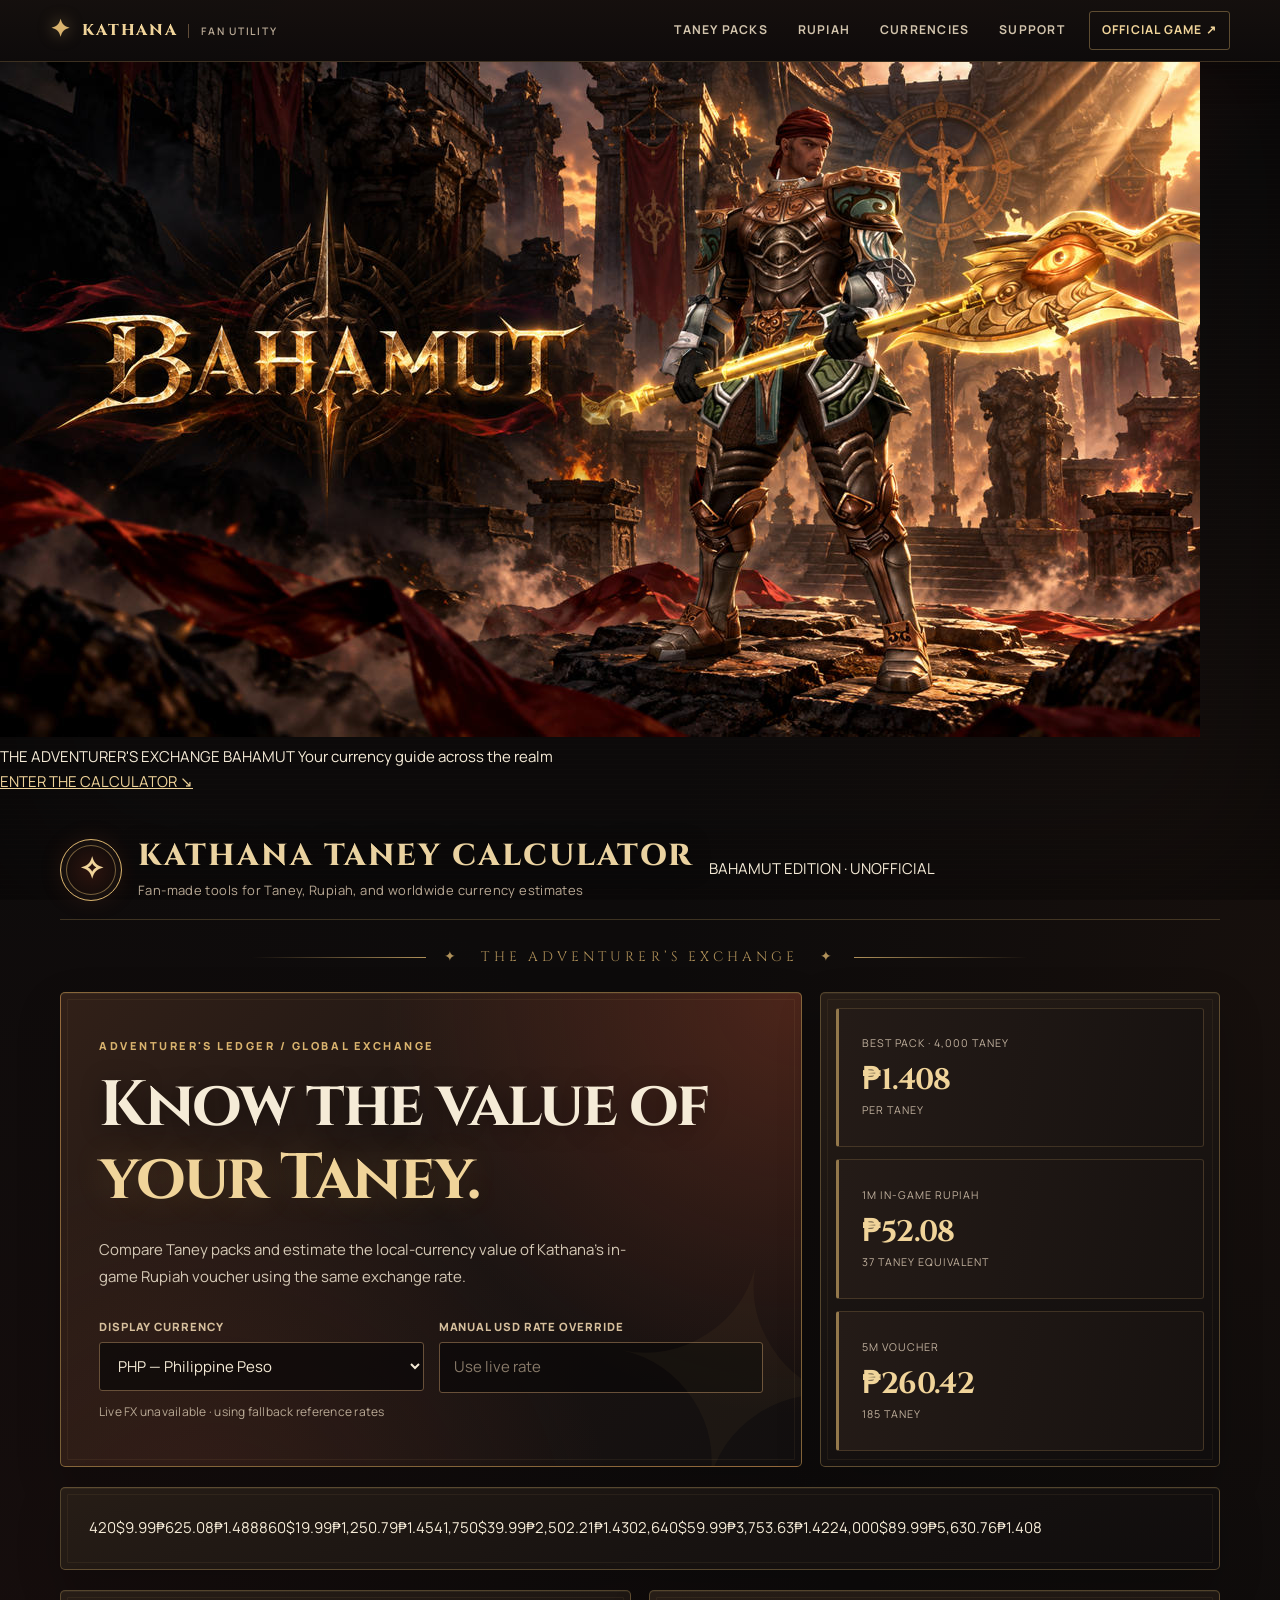
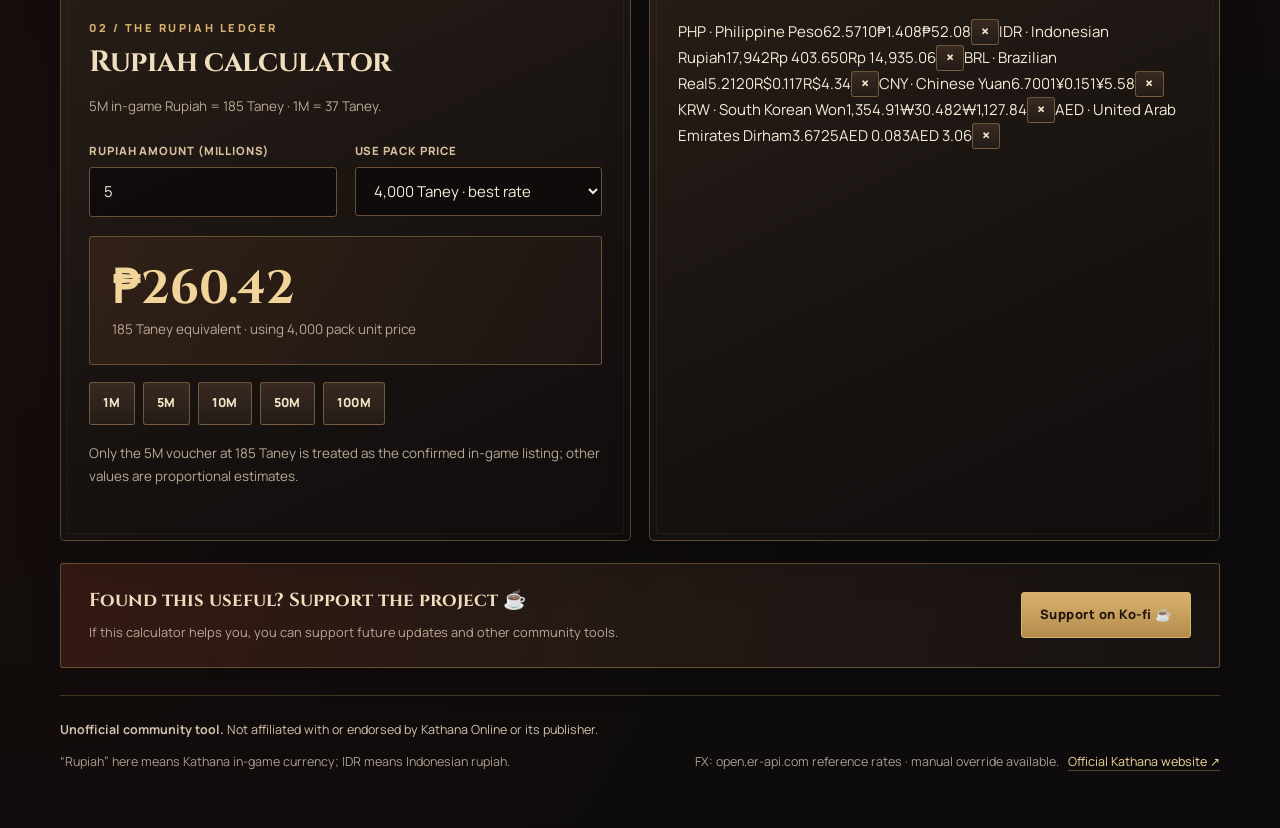
==== commit ede38c37: "Feature BAHAMUT character artwork in official-inspired homepage banner" ====
--- a/index.html
+++ b/index.html
@@ -2,9 +2,9 @@
 <html lang="en">
 <head>
 <meta charset="utf-8"><meta name="viewport" content="width=device-width,initial-scale=1">
-<title>Kathana Taney Calculator | Unofficial Currency Guide</title>
+<title>BAHAMUT | Kathana Taney Calculator</title>
 <meta name="theme-color" content="#17110f">
-<meta name="description" content="Convert Kathana Online Taney packs and in-game Rupiah values into local currencies.">
+<meta name="description" content="BAHAMUT’s unofficial Kathana Taney calculator. Compare Taney packs, in-game Rupiah estimates, and live worldwide currency exchange rates.">
 <style>
 :root{--bg:#090d18;--panel:#11182a;--panel2:#0d1423;--line:#28334e;--text:#f6f1e5;--muted:#9da9bf;--gold:#d9b45f;--green:#7fc6a2}*{box-sizing:border-box}body{margin:0;background:radial-gradient(circle at 80% 0,#211b42 0,transparent 30%),linear-gradient(#080c16,#0c1220);color:var(--text);font:15px/1.45 Inter,system-ui,Segoe UI,Arial,sans-serif;min-height:100vh}.wrap{width:min(1120px,calc(100% - 24px));margin:auto;padding:24px 0 48px}.brand{display:flex;gap:12px;align-items:center;margin-bottom:18px}.logo{width:42px;height:42px;border:1px solid #715e34;border-radius:12px;display:grid;place-items:center;color:var(--gold);font-weight:900}.brand h1{margin:0;font-size:clamp(1.25rem,3vw,2rem)}.brand p{margin:2px 0 0;color:var(--muted);font-size:.86rem}.card{background:linear-gradient(180deg,#151d32,#101727);border:1px solid var(--line);border-radius:18px;padding:18px}.hero{display:grid;grid-template-columns:1.3fr .7fr;gap:14px}.eyebrow{color:var(--gold);font-weight:800;letter-spacing:.14em;text-transform:uppercase;font-size:.72rem}.hero h2{font-size:clamp(2rem,5vw,4rem);line-height:.96;margin:8px 0 14px}.hero h2 span{color:var(--gold)}.lede,.note,.status{color:var(--muted)}.controls,.two{display:grid;grid-template-columns:1fr 1fr;gap:10px}.controls{margin-top:16px}label{display:block;color:var(--muted);font-size:.78rem;font-weight:700;margin:0 0 6px}select,input,button{font:inherit}select,input{width:100%;padding:11px 12px;background:#0a1020;border:1px solid #303b59;border-radius:10px;color:var(--text);outline:none}select:focus,input:focus{border-color:#8066c7}.stats{display:grid;gap:9px}.stat{padding:15px;background:var(--panel2);border:1px solid var(--line);border-radius:13px}.stat b{display:block;font-size:1.55rem;margin-top:5px}.stat small{color:var(--muted)}.section{margin-top:14px}.head{display:flex;justify-content:space-between;gap:12px;align-items:end;margin-bottom:10px}.head h3{margin:3px 0 0;font-size:1.35rem}.tablewrap{overflow:auto;border:1px solid var(--line);border-radius:13px}table{width:100%;border-collapse:collapse;min-width:650px;background:#0c1221}th,td{padding:12px 13px;text-align:right;border-bottom:1px solid #232d46}th:first-child,td:first-child{text-align:left}th{background:#121a2c;color:#a5afc3;font-size:.72rem;text-transform:uppercase;letter-spacing:.08em}.best{background:rgba(127,198,162,.08)}.best td:first-child{color:var(--green);font-weight:900}.result{margin-top:10px;padding:16px;background:#0a1020;border:1px solid var(--line);border-radius:13px}.big{font-size:clamp(1.8rem,4vw,2.7rem);font-weight:900;color:var(--gold)}.quick,.worldbar{display:flex;gap:7px;flex-wrap:wrap;margin-top:10px}button{padding:9px 11px;border-radius:10px;border:1px solid var(--line);background:#182138;color:var(--text);cursor:pointer}.primary{background:var(--gold);border-color:var(--gold);color:#17120a;font-weight:900}.worldbar select{max-width:320px}.support{margin-top:16px;display:flex;align-items:center;justify-content:space-between;gap:16px;flex-wrap:wrap;background:linear-gradient(180deg,#151d32,#101727);border:1px solid var(--line);border-radius:16px;padding:16px 18px}.support strong{display:block;font-size:1rem}.support span{display:block;color:var(--muted);font-size:.82rem;margin-top:3px}.support-link{display:inline-flex;align-items:center;justify-content:center;min-height:42px;padding:10px 14px;border-radius:10px;background:var(--gold);border:1px solid var(--gold);color:#17120a;font-weight:900;text-decoration:none;transition:transform .15s ease,filter .15s ease}.support-link:hover{filter:brightness(1.06);transform:translateY(-1px)}.footer{margin-top:22px;padding-top:15px;border-top:1px solid var(--line);display:flex;justify-content:space-between;gap:10px;flex-wrap:wrap;color:var(--muted);font-size:.78rem}.disclaimer{width:100%;color:#b4bdd0}@media(max-width:760px){.hero,.two,.controls{grid-template-columns:1fr}.head{align-items:flex-start;flex-direction:column}.card{padding:15px}.hero h2{font-size:2.5rem}}
 </style>
@@ -16,14 +16,29 @@
 </head>
 <body>
 <header class="site-topbar"><a class="site-topbar-brand" href="#home">KATHANA <span class="fansite">FAN UTILITY</span></a><nav class="topnav" aria-label="Site sections"><a href="#packs">Taney Packs</a><a href="#rupiah">Rupiah</a><a href="#world">Currencies</a><a href="#support">Support</a><a class="official" href="https://playkathana.com/" target="_blank" rel="noopener noreferrer">Official game ↗</a></nav></header>
+<section class="battle-banner" aria-label="BAHAMUT character banner">
+  <div class="battle-banner__image">
+    <img src="assets/bahamut-banner.jpg?v=20261011" width="1200" height="675" fetchpriority="high" alt="BAHAMUT, Kathana character in ornate armor wielding an enormous golden weapon in a fiery fantasy temple." />
+    <div class="battle-banner__shade"></div>
+  </div>
+  <div class="battle-banner__rim" aria-hidden="true"></div>
+  <div class="battle-banner__bottom">
+    <div class="battle-banner__identity">
+      <span class="battle-banner__eyebrow">THE ADVENTURER'S EXCHANGE</span>
+      <span class="battle-banner__mobile-name">BAHAMUT</span>
+      <span class="battle-banner__tagline">Your currency guide across the realm</span>
+    </div>
+    <a class="battle-banner__cta" href="#calculator">ENTER THE CALCULATOR <span aria-hidden="true">↘</span></a>
+  </div>
+</section>
 <main class="wrap" id="home">
-<div class="brand"><div class="logo" aria-hidden="true">T</div><div><h1>KATHANA TANEY CALCULATOR</h1><p>An unofficial currency guide for adventurers across the realm</p></div></div>
-<div class="ornament" aria-hidden="true">✦ &nbsp; THE REIGN OF SHADOW &nbsp; ✦</div>
-<section class="hero">
-<div class="card"><div class="eyebrow">The Adventurer’s Exchange · Currency Guide</div><h2>Know the worth of <span>every Taney.</span></h2><p class="lede">Compare Taney packs and estimate the local-currency value of Kathana's in-game Rupiah voucher using the same exchange rate.</p><div class="controls"><div><label>Display currency</label><select id="currency"></select></div><div><label>Manual USD rate override</label><input id="manual" inputmode="decimal" placeholder="Use live rate"></div></div><div class="status" id="status" style="margin-top:9px">Loading live FX…</div></div>
+<div class="brand"><div class="logo" aria-hidden="true">✧</div><div><h1>KATHANA TANEY CALCULATOR</h1><p>Fan-made tools for Taney, Rupiah, and worldwide currency estimates</p></div><span class="brand__edition">BAHAMUT EDITION · UNOFFICIAL</span></div>
+<div class="ornament" aria-hidden="true">✦ &nbsp; THE ADVENTURER’S EXCHANGE &nbsp; ✦</div>
+<section class="hero" id="calculator">
+<div class="card"><div class="eyebrow">ADVENTURER'S LEDGER / GLOBAL EXCHANGE</div><h2>Know the value of <span>your Taney.</span></h2><p class="lede">Compare Taney packs and estimate the local-currency value of Kathana's in-game Rupiah voucher using the same exchange rate.</p><div class="controls"><div><label>Display currency</label><select id="currency"></select></div><div><label>Manual USD rate override</label><input id="manual" inputmode="decimal" placeholder="Use live rate"></div></div><div class="status" id="status" style="margin-top:9px">Loading live FX…</div></div>
 <div class="card stats"><div class="stat"><small>BEST PACK · 4,000 TANEY</small><b id="unit">—</b><small>per Taney</small></div><div class="stat"><small>1M IN-GAME RUPIAH</small><b id="oneM">—</b><small>37 Taney equivalent</small></div><div class="stat"><small>5M VOUCHER</small><b id="fiveM">—</b><small>185 Taney</small></div></div>
 </section>
-<section class="card section" id="packs"><div class="head"><div><div class="eyebrow">01 / THE TANEY STORE</div><h3>Taney packs</h3></div><div class="note">Listed USD prices converted to the selected currency.</div></div><div class="tablewrap"><table><thead><tr><th>Taney</th><th>USD</th><th>Local price</th><th>Per Taney</th></tr></thead><tbody id="packs"></tbody></table></div><p class="note">Actual checkout totals can vary due to fees, taxes, regional pricing, or your bank/card conversion rate.</p></section>
+<section class="card section" id="packs"><div class="head"><div><div class="eyebrow">01 / THE TANEY STORE</div><h3>Taney packs</h3></div><div class="note">Official pack prices · estimated local-currency conversions</div></div><div class="tablewrap"><table><thead><tr><th>Taney</th><th>USD</th><th>Local price</th><th>Per Taney</th></tr></thead><tbody id="packs"></tbody></table></div><p class="note">Actual checkout totals can vary due to fees, taxes, regional pricing, or your bank/card conversion rate.</p></section>
 <section class="two section">
 <div class="card" id="rupiah"><div class="eyebrow">02 / THE RUPIAH LEDGER</div><h3>Rupiah calculator</h3><p class="note">5M in-game Rupiah = 185 Taney · 1M = 37 Taney.</p><div class="two"><div><label>Rupiah amount (millions)</label><input id="millions" type="number" min="0" step="0.1" value="5"></div><div><label>Use pack price</label><select id="packSel"></select></div></div><div class="result"><div class="big" id="rupiahCost">—</div><div class="note" id="detail"></div></div><div class="quick"><button data-r="1">1M</button><button data-r="5">5M</button><button data-r="10">10M</button><button data-r="50">50M</button><button data-r="100">100M</button></div><p class="note">Only the 5M voucher at 185 Taney is treated as the confirmed in-game listing; other values are proportional estimates.</p></div>
 <div class="card" id="world"><div class="eyebrow">03 / ACROSS THE REALMS</div><h3>Compare currencies</h3><p class="note">Uses the 4,000 Taney pack as the benchmark.</p><div class="worldbar"><select id="worldSel"></select><button class="primary" id="add">Add currency</button></div><div class="tablewrap"><table><thead><tr><th>Currency</th><th>1 USD</th><th>1 Taney</th><th>1M Rupiah</th><th></th></tr></thead><tbody id="world"></tbody></table></div></div>
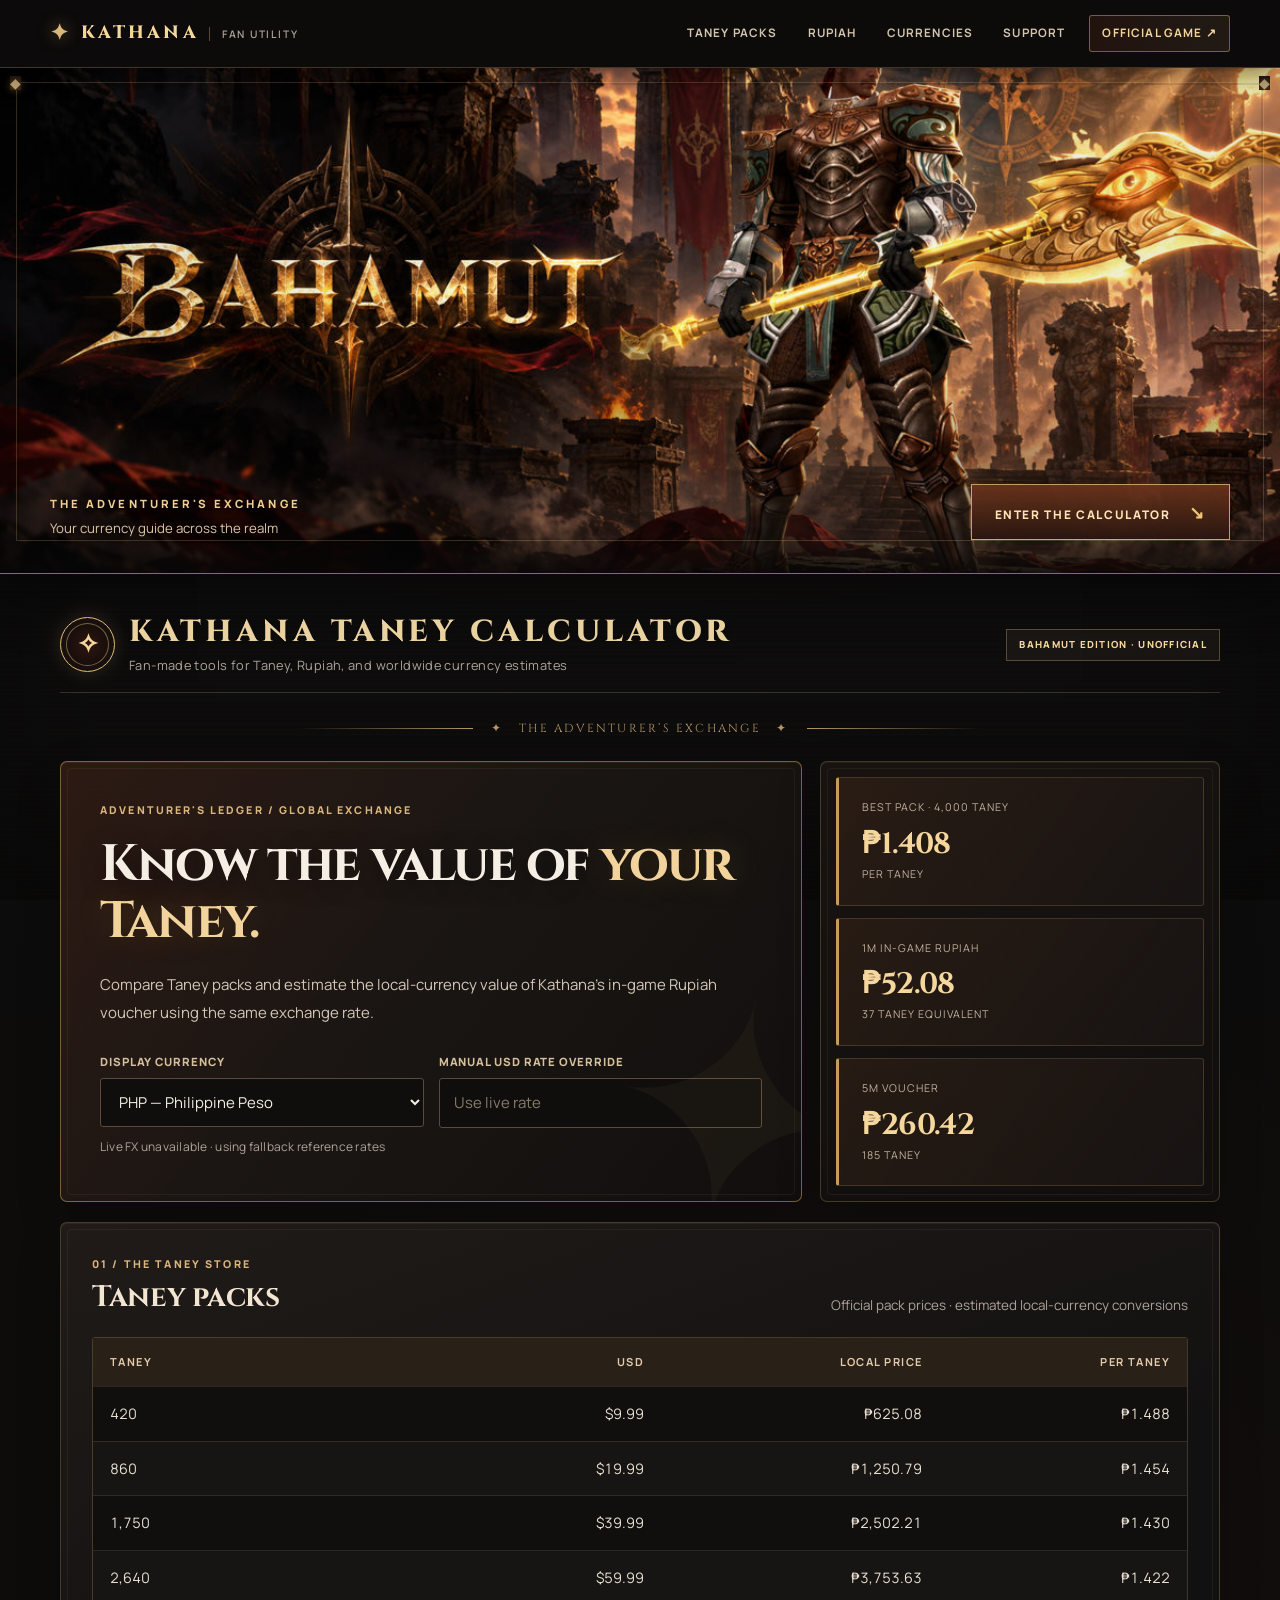
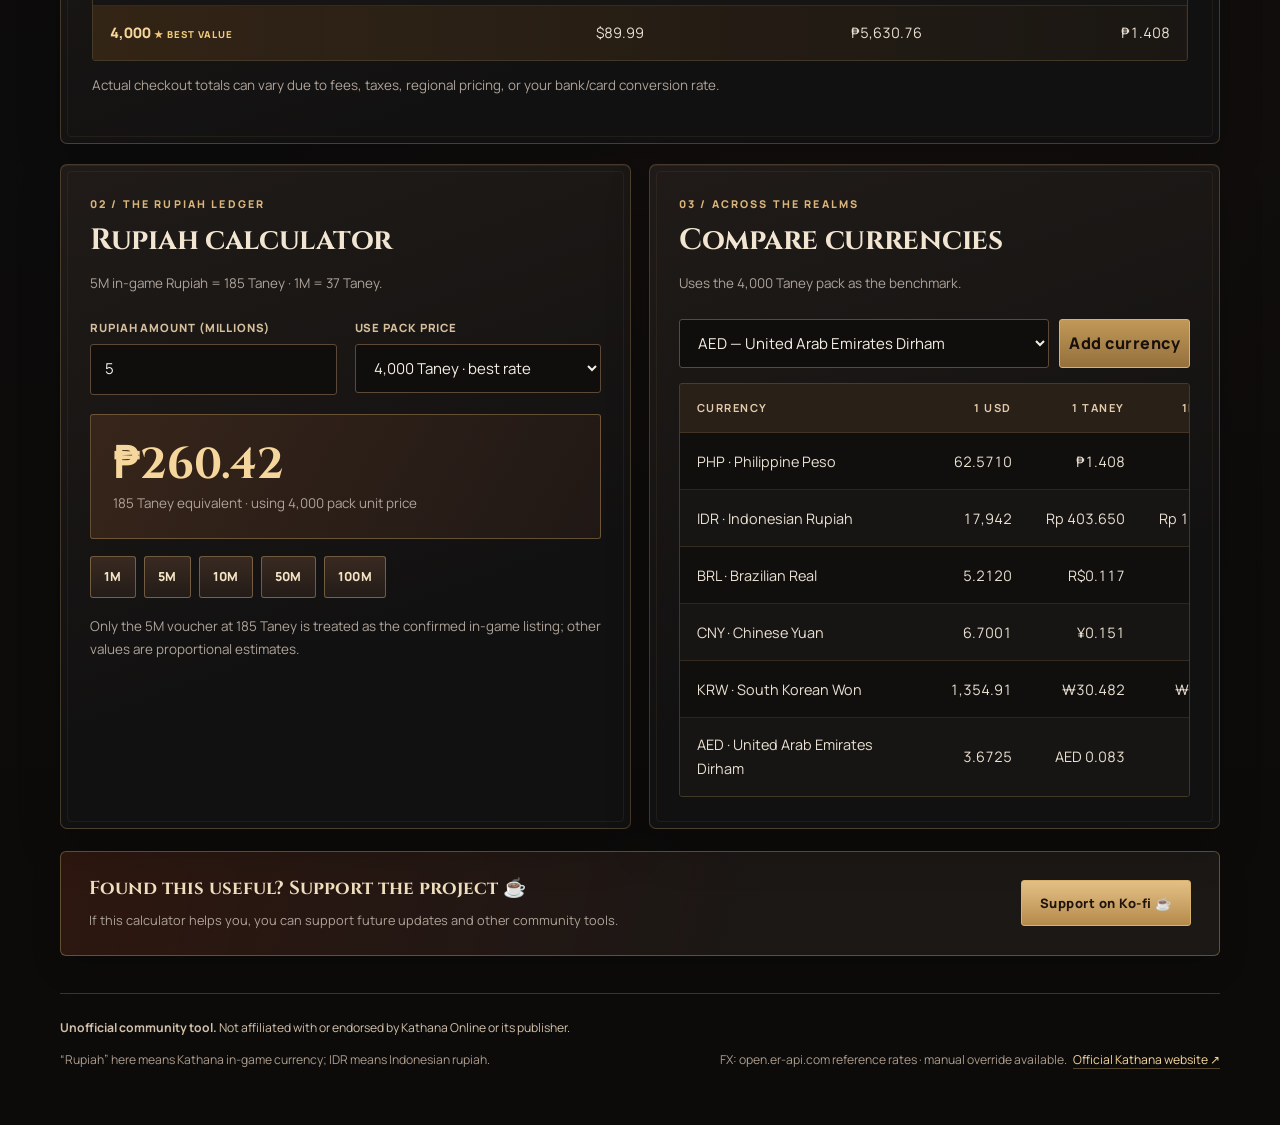
==== commit d856570a: "Fix duplicated DOM ids breaking tables and refresh stylesheet for banner layout" ====
--- a/index.html
+++ b/index.html
@@ -11,14 +11,14 @@
 <link rel="preconnect" href="https://fonts.googleapis.com">
 <link rel="preconnect" href="https://fonts.gstatic.com" crossorigin>
 <link href="https://fonts.googleapis.com/css2?family=Cinzel:wght@500;600;700;800&family=Manrope:wght@400;500;600;700;800&display=swap" rel="stylesheet">
-<link rel="stylesheet" href="theme.css?v=20261011">
+<link rel="stylesheet" href="theme.css?v=20261011-layoutfix-2">
 <script src="analytics.js"></script>
 </head>
 <body>
 <header class="site-topbar"><a class="site-topbar-brand" href="#home">KATHANA <span class="fansite">FAN UTILITY</span></a><nav class="topnav" aria-label="Site sections"><a href="#packs">Taney Packs</a><a href="#rupiah">Rupiah</a><a href="#world">Currencies</a><a href="#support">Support</a><a class="official" href="https://playkathana.com/" target="_blank" rel="noopener noreferrer">Official game ↗</a></nav></header>
 <section class="battle-banner" aria-label="BAHAMUT character banner">
   <div class="battle-banner__image">
-    <img src="assets/bahamut-banner.jpg?v=20261011" width="1200" height="675" fetchpriority="high" alt="BAHAMUT, Kathana character in ornate armor wielding an enormous golden weapon in a fiery fantasy temple." />
+    <img src="assets/bahamut-banner.jpg?v=20261011-layoutfix-2" width="1200" height="675" fetchpriority="high" alt="BAHAMUT, Kathana character in ornate armor wielding an enormous golden weapon in a fiery fantasy temple." />
     <div class="battle-banner__shade"></div>
   </div>
   <div class="battle-banner__rim" aria-hidden="true"></div>
@@ -38,14 +38,14 @@
 <div class="card"><div class="eyebrow">ADVENTURER'S LEDGER / GLOBAL EXCHANGE</div><h2>Know the value of <span>your Taney.</span></h2><p class="lede">Compare Taney packs and estimate the local-currency value of Kathana's in-game Rupiah voucher using the same exchange rate.</p><div class="controls"><div><label>Display currency</label><select id="currency"></select></div><div><label>Manual USD rate override</label><input id="manual" inputmode="decimal" placeholder="Use live rate"></div></div><div class="status" id="status" style="margin-top:9px">Loading live FX…</div></div>
 <div class="card stats"><div class="stat"><small>BEST PACK · 4,000 TANEY</small><b id="unit">—</b><small>per Taney</small></div><div class="stat"><small>1M IN-GAME RUPIAH</small><b id="oneM">—</b><small>37 Taney equivalent</small></div><div class="stat"><small>5M VOUCHER</small><b id="fiveM">—</b><small>185 Taney</small></div></div>
 </section>
-<section class="card section" id="packs"><div class="head"><div><div class="eyebrow">01 / THE TANEY STORE</div><h3>Taney packs</h3></div><div class="note">Official pack prices · estimated local-currency conversions</div></div><div class="tablewrap"><table><thead><tr><th>Taney</th><th>USD</th><th>Local price</th><th>Per Taney</th></tr></thead><tbody id="packs"></tbody></table></div><p class="note">Actual checkout totals can vary due to fees, taxes, regional pricing, or your bank/card conversion rate.</p></section>
+<section class="card section" id="packs"><div class="head"><div><div class="eyebrow">01 / THE TANEY STORE</div><h3>Taney packs</h3></div><div class="note">Official pack prices · estimated local-currency conversions</div></div><div class="tablewrap"><table><thead><tr><th>Taney</th><th>USD</th><th>Local price</th><th>Per Taney</th></tr></thead><tbody id="packRows"></tbody></table></div><p class="note">Actual checkout totals can vary due to fees, taxes, regional pricing, or your bank/card conversion rate.</p></section>
 <section class="two section">
 <div class="card" id="rupiah"><div class="eyebrow">02 / THE RUPIAH LEDGER</div><h3>Rupiah calculator</h3><p class="note">5M in-game Rupiah = 185 Taney · 1M = 37 Taney.</p><div class="two"><div><label>Rupiah amount (millions)</label><input id="millions" type="number" min="0" step="0.1" value="5"></div><div><label>Use pack price</label><select id="packSel"></select></div></div><div class="result"><div class="big" id="rupiahCost">—</div><div class="note" id="detail"></div></div><div class="quick"><button data-r="1">1M</button><button data-r="5">5M</button><button data-r="10">10M</button><button data-r="50">50M</button><button data-r="100">100M</button></div><p class="note">Only the 5M voucher at 185 Taney is treated as the confirmed in-game listing; other values are proportional estimates.</p></div>
-<div class="card" id="world"><div class="eyebrow">03 / ACROSS THE REALMS</div><h3>Compare currencies</h3><p class="note">Uses the 4,000 Taney pack as the benchmark.</p><div class="worldbar"><select id="worldSel"></select><button class="primary" id="add">Add currency</button></div><div class="tablewrap"><table><thead><tr><th>Currency</th><th>1 USD</th><th>1 Taney</th><th>1M Rupiah</th><th></th></tr></thead><tbody id="world"></tbody></table></div></div>
+<div class="card" id="world"><div class="eyebrow">03 / ACROSS THE REALMS</div><h3>Compare currencies</h3><p class="note">Uses the 4,000 Taney pack as the benchmark.</p><div class="worldbar"><select id="worldSel"></select><button class="primary" id="add">Add currency</button></div><div class="tablewrap"><table><thead><tr><th>Currency</th><th>1 USD</th><th>1 Taney</th><th>1M Rupiah</th><th></th></tr></thead><tbody id="currencyRows"></tbody></table></div></div>
 </section>
 <section class="support" id="support" aria-label="Support the project"><div><strong>Found this useful? Support the project ☕</strong><span>If this calculator helps you, you can support future updates and other community tools.</span></div><a class="support-link" data-goatcounter-click="support-kofi" href="https://ko-fi.com/apxsolutions" target="_blank" rel="noopener noreferrer">Support on Ko-fi ☕</a></section>
 <footer class="footer"><span class="disclaimer"><strong>Unofficial community tool.</strong> Not affiliated with or endorsed by Kathana Online or its publisher.</span><span>“Rupiah” here means Kathana in-game currency; IDR means Indonesian rupiah.</span><span>FX: open.er-api.com reference rates · manual override available. &nbsp; <a href="https://playkathana.com/" target="_blank" rel="noopener noreferrer">Official Kathana website ↗</a></span></footer>
 </main>
 <script>
-const packs=[{t:420,u:9.99},{t:860,u:19.99},{t:1750,u:39.99},{t:2640,u:59.99},{t:4000,u:89.99}],fallback={USD:1,PHP:62.571,IDR:17942,BRL:5.212,CNY:6.7001,KRW:1354.91,AED:3.6725};let rates={...fallback},selected='PHP',world=['PHP','IDR','BRL','CNY','KRW','AED'];const $=s=>document.querySelector(s),E={c:$('#currency'),m:$('#manual'),status:$('#status'),unit:$('#unit'),oneM:$('#oneM'),fiveM:$('#fiveM'),packs:$('#packs'),millions:$('#millions'),packSel:$('#packSel'),rupiahCost:$('#rupiahCost'),detail:$('#detail'),worldSel:$('#worldSel'),world:$('#world'),add:$('#add')};function name(c){try{return new Intl.DisplayNames(['en'],{type:'currency'}).of(c)||c}catch{return c}}function rate(){const n=Number(E.m.value);return n>0?n:(rates[selected]||1)}function money(v,c=selected,d=2){try{return new Intl.NumberFormat('en-US',{style:'currency',currency:c,currencyDisplay:'narrowSymbol',minimumFractionDigits:d,maximumFractionDigits:d}).format(v)}catch{return c+' '+v.toFixed(d)}}function rtxt(v){return v>=1000?v.toLocaleString('en-US',{maximumFractionDigits:2}):v.toFixed(4)}function fill(){const codes=Object.keys(rates).sort(),h=codes.map(c=>`<option value="${c}">${c} — ${name(c)}</option>`).join('');E.c.innerHTML=h;E.worldSel.innerHTML=h;E.c.value=rates[selected]?selected:'USD'}function render(){const r=rate(),best=packs[4],u=best.u/best.t;E.unit.textContent=money(u*r,selected,3);E.oneM.textContent=money(u*37*r);E.fiveM.textContent=money(u*185*r);E.packs.innerHTML=packs.map((p,i)=>`<tr class="${i===4?'best':''}"><td>${p.t.toLocaleString()}</td><td>$${p.u.toFixed(2)}</td><td>${money(p.u*r)}</td><td>${money((p.u/p.t)*r,selected,3)}</td></tr>`).join('');renderR();renderW()}function renderR(){let m=Number(E.millions.value);if(!Number.isFinite(m)||m<0)m=0;const p=packs[Number(E.packSel.value)||4],tan=m*37,cost=tan*(p.u/p.t)*rate();E.rupiahCost.textContent=money(cost);E.detail.textContent=`${tan.toLocaleString(undefined,{maximumFractionDigits:1})} Taney equivalent · using ${p.t.toLocaleString()} pack unit price`}function renderW(){const u=packs[4].u/packs[4].t;E.world.innerHTML=world.filter(c=>rates[c]).map(c=>{const r=c===selected?rate():rates[c];return `<tr><td>${c} · ${name(c)}</td><td>${rtxt(r)}</td><td>${money(u*r,c,3)}</td><td>${money(u*37*r,c)}</td><td><button data-x="${c}">×</button></td></tr>`}).join('')}E.packSel.innerHTML=[...packs].reverse().map((p,j)=>`<option value="${4-j}">${p.t.toLocaleString()} Taney${p.t===4000?' · best rate':''}</option>`).join('');E.packSel.value='4';E.c.addEventListener('change',()=>{selected=E.c.value;E.m.value='';render()});E.m.addEventListener('input',render);E.millions.addEventListener('input',renderR);E.packSel.addEventListener('change',renderR);document.querySelectorAll('[data-r]').forEach(b=>b.addEventListener('click',()=>{E.millions.value=b.dataset.r;renderR()}));E.add.addEventListener('click',()=>{const c=E.worldSel.value;if(c&&!world.includes(c)){world.push(c);renderW()}});E.world.addEventListener('click',e=>{const c=e.target.dataset.x;if(c){world=world.filter(x=>x!==c);renderW()}});fill();render();(async()=>{try{const res=await fetch('https://open.er-api.com/v6/latest/USD',{cache:'no-store'});if(!res.ok)throw 0;const d=await res.json();if(!d.rates)throw 0;rates={USD:1,...d.rates};fill();selected=rates.PHP?'PHP':'USD';E.c.value=selected;E.status.textContent='Live FX loaded · '+(d.time_last_update_utc?new Date(d.time_last_update_utc).toISOString().slice(0,10):'latest');render()}catch{E.status.textContent='Live FX unavailable · using fallback reference rates';}})();
+const packs=[{t:420,u:9.99},{t:860,u:19.99},{t:1750,u:39.99},{t:2640,u:59.99},{t:4000,u:89.99}],fallback={USD:1,PHP:62.571,IDR:17942,BRL:5.212,CNY:6.7001,KRW:1354.91,AED:3.6725};let rates={...fallback},selected='PHP',world=['PHP','IDR','BRL','CNY','KRW','AED'];const $=s=>document.querySelector(s),E={c:$('#currency'),m:$('#manual'),status:$('#status'),unit:$('#unit'),oneM:$('#oneM'),fiveM:$('#fiveM'),packs:$('#packRows'),millions:$('#millions'),packSel:$('#packSel'),rupiahCost:$('#rupiahCost'),detail:$('#detail'),worldSel:$('#worldSel'),world:$('#currencyRows'),add:$('#add')};function name(c){try{return new Intl.DisplayNames(['en'],{type:'currency'}).of(c)||c}catch{return c}}function rate(){const n=Number(E.m.value);return n>0?n:(rates[selected]||1)}function money(v,c=selected,d=2){try{return new Intl.NumberFormat('en-US',{style:'currency',currency:c,currencyDisplay:'narrowSymbol',minimumFractionDigits:d,maximumFractionDigits:d}).format(v)}catch{return c+' '+v.toFixed(d)}}function rtxt(v){return v>=1000?v.toLocaleString('en-US',{maximumFractionDigits:2}):v.toFixed(4)}function fill(){const codes=Object.keys(rates).sort(),h=codes.map(c=>`<option value="${c}">${c} — ${name(c)}</option>`).join('');E.c.innerHTML=h;E.worldSel.innerHTML=h;E.c.value=rates[selected]?selected:'USD'}function render(){const r=rate(),best=packs[4],u=best.u/best.t;E.unit.textContent=money(u*r,selected,3);E.oneM.textContent=money(u*37*r);E.fiveM.textContent=money(u*185*r);E.packs.innerHTML=packs.map((p,i)=>`<tr class="${i===4?'best':''}"><td>${p.t.toLocaleString()}</td><td>$${p.u.toFixed(2)}</td><td>${money(p.u*r)}</td><td>${money((p.u/p.t)*r,selected,3)}</td></tr>`).join('');renderR();renderW()}function renderR(){let m=Number(E.millions.value);if(!Number.isFinite(m)||m<0)m=0;const p=packs[Number(E.packSel.value)],tan=m*37,cost=tan*(p.u/p.t)*rate();E.rupiahCost.textContent=money(cost);E.detail.textContent=`${tan.toLocaleString(undefined,{maximumFractionDigits:1})} Taney equivalent · using ${p.t.toLocaleString()} pack unit price`}function renderW(){const u=packs[4].u/packs[4].t;E.world.innerHTML=world.filter(c=>rates[c]).map(c=>{const r=c===selected?rate():rates[c];return `<tr><td>${c} · ${name(c)}</td><td>${rtxt(r)}</td><td>${money(u*r,c,3)}</td><td>${money(u*37*r,c)}</td><td><button data-x="${c}">×</button></td></tr>`}).join('')}E.packSel.innerHTML=[...packs].reverse().map((p,j)=>`<option value="${4-j}">${p.t.toLocaleString()} Taney${p.t===4000?' · best rate':''}</option>`).join('');E.packSel.value='4';E.c.addEventListener('change',()=>{selected=E.c.value;E.m.value='';render()});E.m.addEventListener('input',render);E.millions.addEventListener('input',renderR);E.packSel.addEventListener('change',renderR);document.querySelectorAll('[data-r]').forEach(b=>b.addEventListener('click',()=>{E.millions.value=b.dataset.r;renderR()}));E.add.addEventListener('click',()=>{const c=E.worldSel.value;if(c&&!world.includes(c)){world.push(c);renderW()}});E.world.addEventListener('click',e=>{const c=e.target.dataset.x;if(c){world=world.filter(x=>x!==c);renderW()}});fill();render();(async()=>{try{const res=await fetch('https://open.er-api.com/v6/latest/USD',{cache:'no-store'});if(!res.ok)throw 0;const d=await res.json();if(!d.rates)throw 0;rates={USD:1,...d.rates};fill();selected=rates.PHP?'PHP':'USD';E.c.value=selected;E.status.textContent='Live FX loaded · '+(d.time_last_update_utc?new Date(d.time_last_update_utc).toISOString().slice(0,10):'latest');render()}catch{E.status.textContent='Live FX unavailable · using fallback reference rates';}})();
 </script></body></html>
--- a/theme.css
+++ b/theme.css
@@ -174,3 +174,144 @@
  .stat small{font-size:.67rem}
 }
 @media(prefers-reduced-motion:reduce) {html{scroll-behavior:auto}*,*::before,*::after{transition:none!important}}
+
+
+/* OCT 2026 — BAHAMUT / Reign of Shadows landing treatment.
+   Styled in tribute to playkathana.com; independent fan community project. */
+:root {
+  --bg:#0c0b0a; --panel:#181615; --panel2:#201a16; --line:#5a4633;
+  --text:#f5eee4; --muted:#aea399; --gold:#dbb67b; --gold-pale:#f5d69c;
+  --green:#e8c180; --crimson:#7b2922; --crimson-bright:#ae4537;
+}
+body {
+  background:
+    radial-gradient(ellipse 90% 22% at 50% 5%, rgba(158,69,35,.18), transparent 80%),
+    radial-gradient(ellipse 55% 25% at 70% 60%, rgba(111,52,28,.065), transparent),
+    linear-gradient(#0e0d0d,#0c0b0a);
+  font-family:"Manrope","Segoe UI",Arial,sans-serif;
+}
+.site-topbar {position:sticky;top:0;z-index:50;min-height:68px;
+ background:rgba(12,11,11,.93);backdrop-filter:blur(18px);-webkit-backdrop-filter:blur(18px);
+ border-bottom:1px solid rgba(219,182,123,.25);
+ box-shadow:0 4px 26px rgba(0,0,0,.48)}
+.site-topbar-brand{font-family:"Cinzel",Georgia,serif;letter-spacing:.18em;font-size:1.12rem}
+.site-topbar-brand::before{font-size:1.4rem}
+.topnav a{font-size:.73rem}
+.topnav a.official{background:linear-gradient(90deg,rgba(168,74,43,.14),rgba(219,182,123,.1));border:1px solid rgba(219,182,123,.46);color:#f3d49b}
+.topnav a.official:hover{background:rgba(219,182,123,.2)}
+.battle-banner {
+ position:relative;isolation:isolate;overflow:hidden;width:100%;
+ min-height:360px;height:min(39.5vw,565px);
+ background:#100c0b;display:flex;align-items:stretch;
+ border-bottom:1px solid rgba(245,214,156,.5);
+ box-shadow:inset 0 -40px 60px rgba(0,0,0,.4),0 20px 50px rgba(0,0,0,.45)
+}
+.battle-banner__image{position:absolute;inset:0}
+.battle-banner__image img{width:100%;height:100%;object-fit:cover;object-position:50% 44%;display:block}
+.battle-banner__shade{
+ position:absolute;inset:0;pointer-events:none;
+ background:
+  linear-gradient(0deg,rgba(7,6,6,.93) 0,rgba(7,6,6,.40) 13%,transparent 42%),
+  linear-gradient(90deg,rgba(11,7,7,.13),transparent 42%,rgba(18,8,4,.08))
+}
+.battle-banner__rim{position:absolute;pointer-events:none;inset:14px 16px 32px;
+ border:1px solid rgba(238,197,132,.2);z-index:1;
+ box-shadow:inset 0 0 0 2px rgba(0,0,0,.1)}
+.battle-banner__rim::before,.battle-banner__rim::after {
+ content:"◆";font-size:14px;position:absolute;color:rgba(239,205,150,.72);
+ background:#1f140f;text-shadow:0 1px 9px rgba(240,193,96,.5);line-height:1
+}
+.battle-banner__rim::before{top:-7px;left:-7px}
+.battle-banner__rim::after{top:-7px;right:-7px}
+.battle-banner__bottom{
+ position:relative;z-index:2;align-self:flex-end;display:flex;justify-content:space-between;
+ align-items:flex-end;gap:20px;width:min(1180px,calc(100% - 64px));margin:0 auto 33px;
+}
+.battle-banner__identity{display:flex;flex-direction:column;align-items:flex-start;gap:4px}
+.battle-banner__eyebrow{font-size:.71rem;font-weight:800;letter-spacing:.27em;color:#f0ce91;text-shadow:0 2px 8px black}
+.battle-banner__tagline{color:#ddc5a7;font-size:.83rem;text-shadow:0 2px 8px black}
+.battle-banner__mobile-name{display:none}
+.battle-banner__cta{font:800 .74rem "Manrope",sans-serif;text-decoration:none;letter-spacing:.14em;
+ color:#fce4b4;border:1px solid rgba(249,207,142,.72);
+ background:linear-gradient(180deg,rgba(109,52,28,.9),rgba(41,22,15,.97));
+ padding:15px 23px;white-space:nowrap;transition:background .2s,transform .2s}
+.battle-banner__cta:hover{background:#925133;transform:translateY(-2px);color:white}
+.battle-banner__cta span{font-size:1.1rem;margin-left:15px;color:#f0c778}
+.battle-banner__cta:focus-visible{outline:2px solid white;outline-offset:3px}
+.wrap{padding-top:34px}
+.brand{gap:14px;padding-bottom:16px;border-bottom-color:rgba(219,182,123,.22)}
+.brand .logo{width:55px;height:55px;font-size:1.65rem;box-shadow:inset 0 0 0 5px #17100e,inset 0 0 0 6px rgba(217,179,110,.5),0 0 20px rgba(219,182,123,.16)}
+.brand h1{letter-spacing:.13em}
+.brand p{font-size:.80rem}
+.brand__edition{margin-left:auto;flex:none;align-self:center;
+ padding:7px 12px;border:1px solid rgba(219,182,123,.32);color:var(--gold-pale);
+ background:rgba(219,182,123,.055);font-size:.61rem;font-weight:800;letter-spacing:.13em}
+.ornament{font-size:.73rem;letter-spacing:.19em;opacity:.82}
+.hero>.card:first-child{padding:40px 39px;
+ background:linear-gradient(128deg,rgba(71,38,27,.56),rgba(28,23,20,.96) 44%,rgba(17,15,14,.99))}
+.card{border-radius:7px;background:linear-gradient(160deg,#201b18,#121111 66%);border-color:rgba(216,177,117,.25)}
+.card::before{border-radius:4px}
+.hero h2{font-size:clamp(2.25rem,4vw,3.75rem);line-height:1.13}
+.hero h2 span{color:#f3d39c}
+.lede{max-width:620px;color:#d3c7b8}
+.stats{background:linear-gradient(160deg,#181311,#100f0e)}
+.stat{background:linear-gradient(125deg,rgba(78,49,28,.33),rgba(24,20,19,.95));border-left-color:#c69b5c}
+.stat b{color:#f5d69c}
+.head h3,.card h3{color:#f2e6d2;font-weight:700}
+.head .note{max-width:390px;text-align:right}
+.section.card{padding:33px 31px}
+.two.section>.card{padding:31px 29px}
+.eyebrow{font-size:.67rem;letter-spacing:.20em}
+table{background:#110f0e}
+th{background:#292018;color:#e4cbab}
+tbody tr:nth-child(even):not(.best){background:rgba(253,229,186,.025)}
+tbody tr:hover{background:rgba(235,185,105,.09)}
+.best{background:linear-gradient(90deg,rgba(186,122,50,.20),rgba(219,182,123,.045))}
+select,input{background:#100e0d;border-color:#5c4938}
+select:focus,input:focus{border-color:#dbb67b}
+.result{background:linear-gradient(120deg,#37251a,#201815)}
+.big{font-size:clamp(1.9rem,4vw,2.7rem)}
+button{border-color:rgba(219,182,123,.4)}
+.support{border-radius:6px;background:linear-gradient(104deg,rgba(114,48,27,.33),rgba(28,24,22,.98) 60%)}
+.support-link{background:linear-gradient(180deg,#e5c187,#b48a4b)}
+.footer{margin-top:37px;font-size:.76rem}
+#calculator,#packs,#rupiah,#world,#support{scroll-margin-top:86px}
+@media (max-width:950px) {
+ .battle-banner{height:43vw;min-height:315px}
+ .battle-banner__bottom{width:calc(100% - 44px);margin-bottom:22px}
+ .brand__edition{display:none}
+ .head .note{text-align:left}
+}
+@media(max-width:680px){
+ .site-topbar{min-height:55px}
+ .site-topbar-brand{font-size:1rem}
+ .battle-banner{height:auto;min-height:0;aspect-ratio:1.7;display:block}
+ .battle-banner__image img{object-position:50% 50%}
+ .battle-banner__shade{background:linear-gradient(0deg,#090808 0%,rgba(11,8,8,.83) 13%,transparent 48%)}
+ .battle-banner__rim{inset:10px 10px 14px}
+ .battle-banner__bottom{position:absolute;inset:auto 0 0;align-items:flex-end;width:auto;padding:18px 20px 16px;margin:0;gap:10px}
+ .battle-banner__eyebrow{font-size:.50rem;letter-spacing:.13em}
+ .battle-banner__mobile-name{display:block;color:#f3d299;font:700 1.37rem/1.1 "Cinzel",Georgia,serif;text-shadow:0 3px 8px black}
+ .battle-banner__tagline{font-size:.62rem}
+ .battle-banner__cta{font-size:.56rem;letter-spacing:.02em;white-space:normal;padding:9px 11px;max-width:138px;text-align:center}
+ .battle-banner__cta span{margin-left:4px}
+ .wrap{padding-top:26px}
+ .brand h1{font-size:1rem}
+ .brand p{font-size:.66rem}
+ .brand .logo{height:45px;width:45px;font-size:1.25rem}
+ .ornament{font-size:.54rem;letter-spacing:.1em}
+ .hero>.card:first-child{padding:27px 21px}
+ .hero h2{font-size:clamp(2rem,9vw,3.1rem)}
+ .section.card,.two.section>.card{padding:22px 18px}
+ .head .note{text-align:left}
+ .stats{padding:12px}
+ .stat{padding:17px}
+ .big{font-size:1.95rem}
+ #calculator,#packs,#rupiah,#world,#support{scroll-margin-top:105px}
+}
+@media(max-width:390px){
+ .topnav a{font-size:.61rem;padding:6px 7px}
+ .battle-banner{aspect-ratio:1.65}
+ .battle-banner__bottom{padding:15px 16px}
+ .battle-banner__cta{max-width:112px}
+}
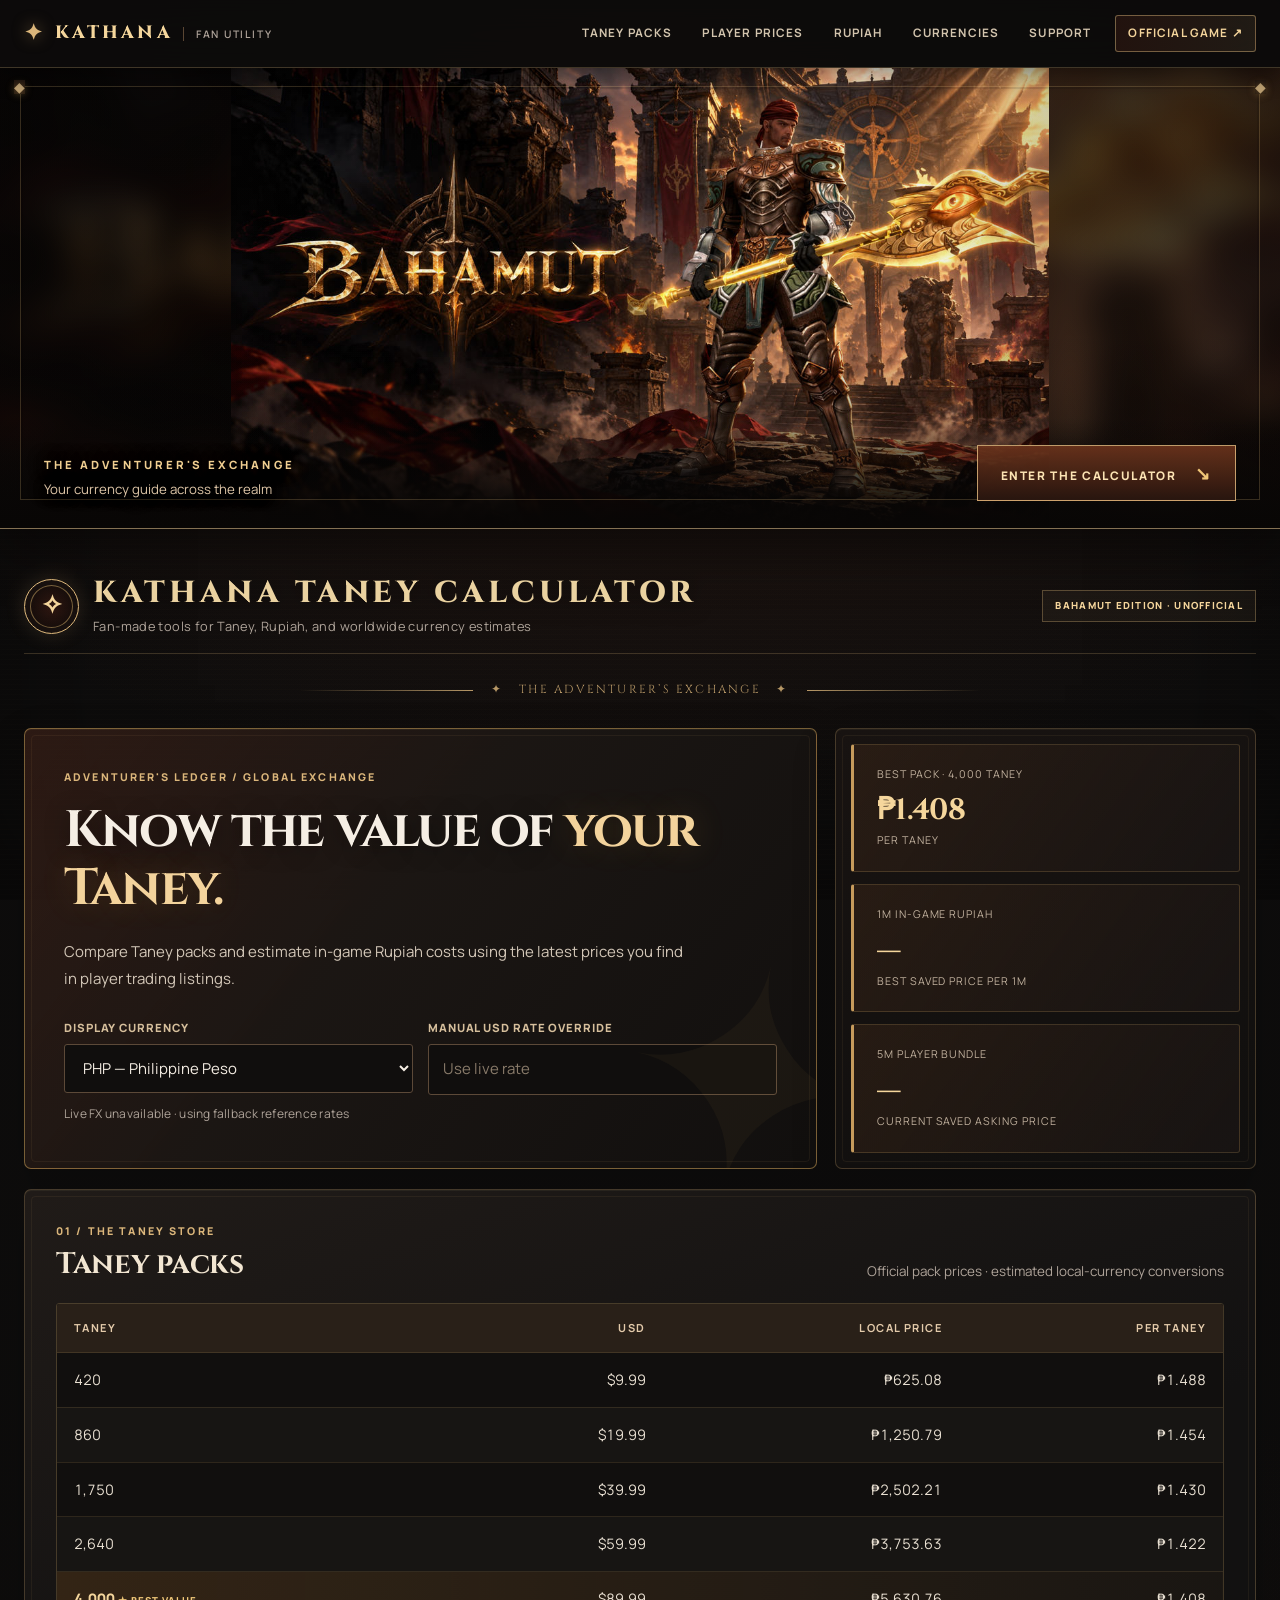
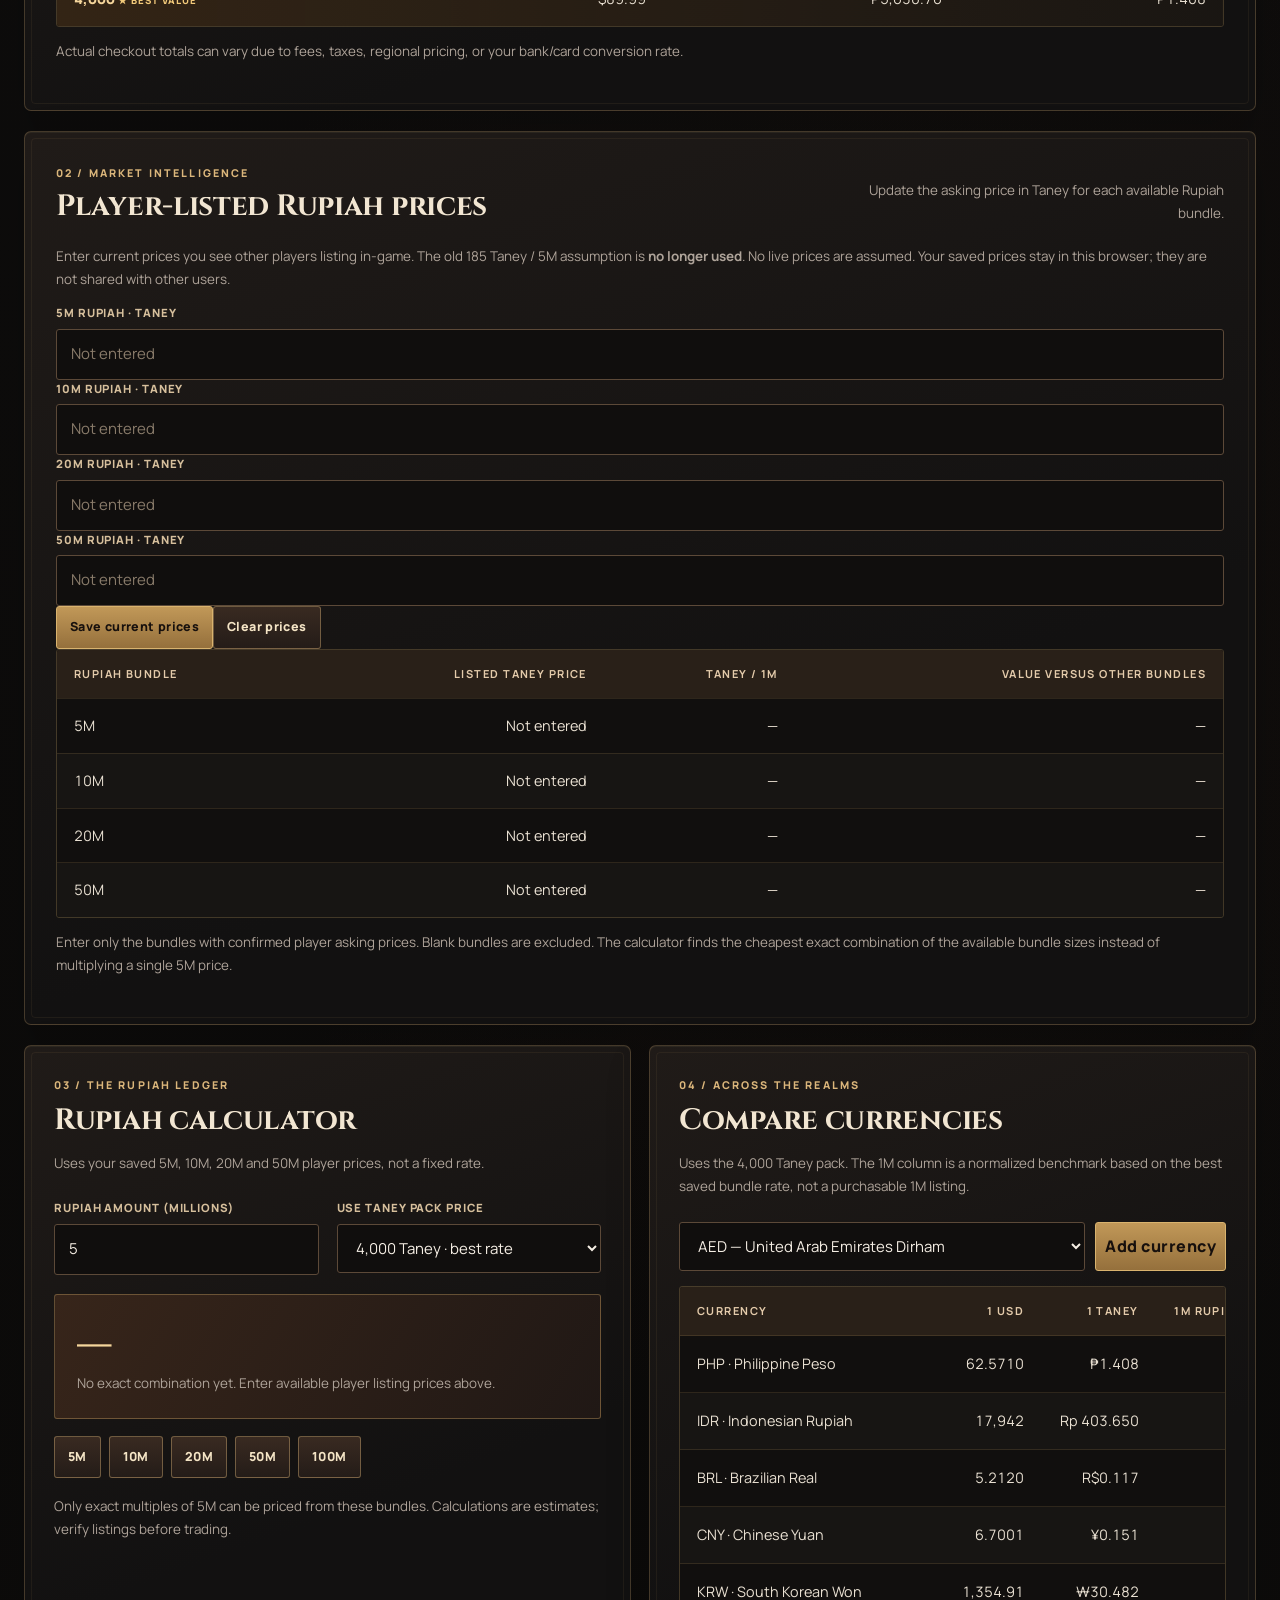
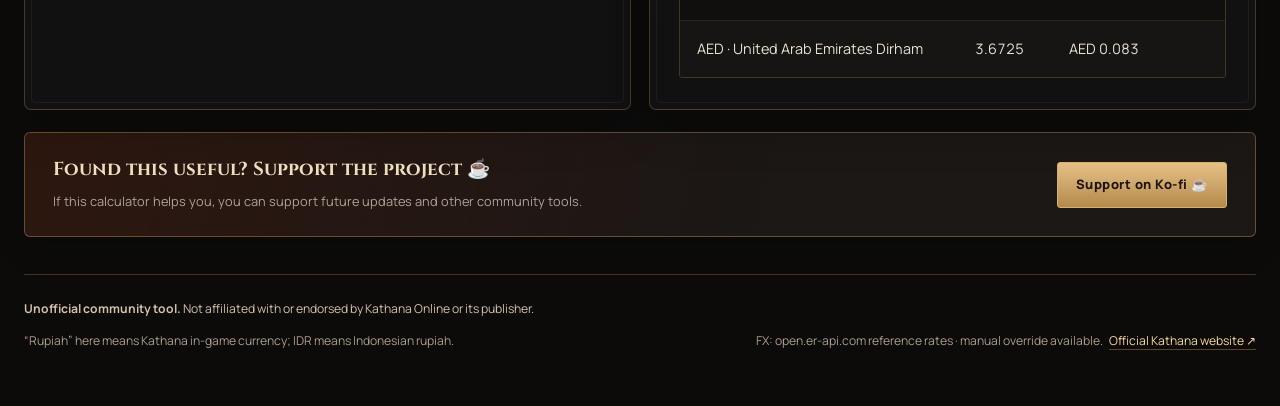
==== commit c9626984: "Replace fixed Rupiah rate with editable player-market bundle prices" ====
--- a/index.html
+++ b/index.html
@@ -11,11 +11,11 @@
 <link rel="preconnect" href="https://fonts.googleapis.com">
 <link rel="preconnect" href="https://fonts.gstatic.com" crossorigin>
 <link href="https://fonts.googleapis.com/css2?family=Cinzel:wght@500;600;700;800&family=Manrope:wght@400;500;600;700;800&display=swap" rel="stylesheet">
-<link rel="stylesheet" href="theme.css?v=20261011-layoutfix-2">
+<link rel="stylesheet" href="theme.css?v=20261105-market">
 <script src="analytics.js"></script>
 </head>
 <body>
-<header class="site-topbar"><a class="site-topbar-brand" href="#home">KATHANA <span class="fansite">FAN UTILITY</span></a><nav class="topnav" aria-label="Site sections"><a href="#packs">Taney Packs</a><a href="#rupiah">Rupiah</a><a href="#world">Currencies</a><a href="#support">Support</a><a class="official" href="https://playkathana.com/" target="_blank" rel="noopener noreferrer">Official game ↗</a></nav></header>
+<header class="site-topbar"><a class="site-topbar-brand" href="#home">KATHANA <span class="fansite">FAN UTILITY</span></a><nav class="topnav" aria-label="Site sections"><a href="#packs">Taney Packs</a><a href="#market">Player Prices</a><a href="#rupiah">Rupiah</a><a href="#world">Currencies</a><a href="#support">Support</a><a class="official" href="https://playkathana.com/" target="_blank" rel="noopener noreferrer">Official game ↗</a></nav></header>
 <section class="battle-banner" aria-label="BAHAMUT character banner">
   <div class="battle-banner__image">
     <img src="assets/bahamut-banner.jpg?v=20261011-layoutfix-2" width="1200" height="675" fetchpriority="high" alt="BAHAMUT, Kathana character in ornate armor wielding an enormous golden weapon in a fiery fantasy temple." />
@@ -35,17 +35,123 @@
 <div class="brand"><div class="logo" aria-hidden="true">✧</div><div><h1>KATHANA TANEY CALCULATOR</h1><p>Fan-made tools for Taney, Rupiah, and worldwide currency estimates</p></div><span class="brand__edition">BAHAMUT EDITION · UNOFFICIAL</span></div>
 <div class="ornament" aria-hidden="true">✦ &nbsp; THE ADVENTURER’S EXCHANGE &nbsp; ✦</div>
 <section class="hero" id="calculator">
-<div class="card"><div class="eyebrow">ADVENTURER'S LEDGER / GLOBAL EXCHANGE</div><h2>Know the value of <span>your Taney.</span></h2><p class="lede">Compare Taney packs and estimate the local-currency value of Kathana's in-game Rupiah voucher using the same exchange rate.</p><div class="controls"><div><label>Display currency</label><select id="currency"></select></div><div><label>Manual USD rate override</label><input id="manual" inputmode="decimal" placeholder="Use live rate"></div></div><div class="status" id="status" style="margin-top:9px">Loading live FX…</div></div>
-<div class="card stats"><div class="stat"><small>BEST PACK · 4,000 TANEY</small><b id="unit">—</b><small>per Taney</small></div><div class="stat"><small>1M IN-GAME RUPIAH</small><b id="oneM">—</b><small>37 Taney equivalent</small></div><div class="stat"><small>5M VOUCHER</small><b id="fiveM">—</b><small>185 Taney</small></div></div>
+<div class="card"><div class="eyebrow">ADVENTURER'S LEDGER / GLOBAL EXCHANGE</div><h2>Know the value of <span>your Taney.</span></h2><p class="lede">Compare Taney packs and estimate in-game Rupiah costs using the latest prices you find in player trading listings.</p><div class="controls"><div><label>Display currency</label><select id="currency"></select></div><div><label>Manual USD rate override</label><input id="manual" inputmode="decimal" placeholder="Use live rate"></div></div><div class="status" id="status" style="margin-top:9px">Loading live FX…</div></div>
+<div class="card stats"><div class="stat"><small>BEST PACK · 4,000 TANEY</small><b id="unit">—</b><small>per Taney</small></div><div class="stat"><small>1M IN-GAME RUPIAH</small><b id="oneM">—</b><small>Best saved price per 1M</small></div><div class="stat"><small>5M PLAYER BUNDLE</small><b id="fiveM">—</b><small>Current saved asking price</small></div></div>
 </section>
 <section class="card section" id="packs"><div class="head"><div><div class="eyebrow">01 / THE TANEY STORE</div><h3>Taney packs</h3></div><div class="note">Official pack prices · estimated local-currency conversions</div></div><div class="tablewrap"><table><thead><tr><th>Taney</th><th>USD</th><th>Local price</th><th>Per Taney</th></tr></thead><tbody id="packRows"></tbody></table></div><p class="note">Actual checkout totals can vary due to fees, taxes, regional pricing, or your bank/card conversion rate.</p></section>
+
+<section class="card section" id="market">
+<div class="head"><div><div class="eyebrow">02 / MARKET INTELLIGENCE</div><h3>Player-listed Rupiah prices</h3></div><div class="note">Update the asking price in Taney for each available Rupiah bundle.</div></div>
+<p class="note">Enter current prices you see other players listing in-game. The old 185 Taney / 5M assumption is <strong>no longer used</strong>. No live prices are assumed. Your saved prices stay in this browser; they are not shared with other users.</p>
+<form id="marketForm"><div class="price-grid">
+<div><label for="market5">5M Rupiah · Taney</label><input type="number" id="market5" min="1" max="1000000" step="1" inputmode="numeric" placeholder="Not entered"></div>
+<div><label for="market10">10M Rupiah · Taney</label><input type="number" id="market10" min="1" max="1000000" step="1" inputmode="numeric" placeholder="Not entered"></div>
+<div><label for="market20">20M Rupiah · Taney</label><input type="number" id="market20" min="1" max="1000000" step="1" inputmode="numeric" placeholder="Not entered"></div>
+<div><label for="market50">50M Rupiah · Taney</label><input type="number" id="market50" min="1" max="1000000" step="1" inputmode="numeric" placeholder="Not entered"></div>
+</div><div class="market-actions"><button class="primary" type="submit">Save current prices</button><button id="resetMarket" type="button">Clear prices</button><span id="marketStatus" class="note" role="status" aria-live="polite"></span></div></form>
+<div class="tablewrap"><table><thead><tr><th>Rupiah bundle</th><th>Listed Taney price</th><th>Taney / 1M</th><th>Value versus other bundles</th></tr></thead><tbody id="marketRows"></tbody></table></div>
+<p class="note">Enter only the bundles with confirmed player asking prices. Blank bundles are excluded. The calculator finds the cheapest exact combination of the available bundle sizes instead of multiplying a single 5M price.</p>
+</section>
 <section class="two section">
-<div class="card" id="rupiah"><div class="eyebrow">02 / THE RUPIAH LEDGER</div><h3>Rupiah calculator</h3><p class="note">5M in-game Rupiah = 185 Taney · 1M = 37 Taney.</p><div class="two"><div><label>Rupiah amount (millions)</label><input id="millions" type="number" min="0" step="0.1" value="5"></div><div><label>Use pack price</label><select id="packSel"></select></div></div><div class="result"><div class="big" id="rupiahCost">—</div><div class="note" id="detail"></div></div><div class="quick"><button data-r="1">1M</button><button data-r="5">5M</button><button data-r="10">10M</button><button data-r="50">50M</button><button data-r="100">100M</button></div><p class="note">Only the 5M voucher at 185 Taney is treated as the confirmed in-game listing; other values are proportional estimates.</p></div>
-<div class="card" id="world"><div class="eyebrow">03 / ACROSS THE REALMS</div><h3>Compare currencies</h3><p class="note">Uses the 4,000 Taney pack as the benchmark.</p><div class="worldbar"><select id="worldSel"></select><button class="primary" id="add">Add currency</button></div><div class="tablewrap"><table><thead><tr><th>Currency</th><th>1 USD</th><th>1 Taney</th><th>1M Rupiah</th><th></th></tr></thead><tbody id="currencyRows"></tbody></table></div></div>
+<div class="card" id="rupiah"><div class="eyebrow">03 / THE RUPIAH LEDGER</div><h3>Rupiah calculator</h3><p class="note">Uses your saved 5M, 10M, 20M and 50M player prices, not a fixed rate.</p><div class="two"><div><label for="millions">Rupiah amount (millions)</label><input id="millions" type="number" min="5" max="10000" step="5" value="5"></div><div><label for="packSel">Use Taney pack price</label><select id="packSel"></select></div></div><div class="result"><div class="big" id="rupiahCost">—</div><div class="note" id="detail"></div></div><div class="quick"><button data-r="5">5M</button><button data-r="10">10M</button><button data-r="20">20M</button><button data-r="50">50M</button><button data-r="100">100M</button></div><p class="note">Only exact multiples of 5M can be priced from these bundles. Calculations are estimates; verify listings before trading.</p></div>
+<div class="card" id="world"><div class="eyebrow">04 / ACROSS THE REALMS</div><h3>Compare currencies</h3><p class="note">Uses the 4,000 Taney pack. The 1M column is a normalized benchmark based on the best saved bundle rate, not a purchasable 1M listing.</p><div class="worldbar"><select id="worldSel"></select><button class="primary" id="add">Add currency</button></div><div class="tablewrap"><table><thead><tr><th>Currency</th><th>1 USD</th><th>1 Taney</th><th>1M Rupiah*</th><th></th></tr></thead><tbody id="currencyRows"></tbody></table></div></div>
 </section>
 <section class="support" id="support" aria-label="Support the project"><div><strong>Found this useful? Support the project ☕</strong><span>If this calculator helps you, you can support future updates and other community tools.</span></div><a class="support-link" data-goatcounter-click="support-kofi" href="https://ko-fi.com/apxsolutions" target="_blank" rel="noopener noreferrer">Support on Ko-fi ☕</a></section>
 <footer class="footer"><span class="disclaimer"><strong>Unofficial community tool.</strong> Not affiliated with or endorsed by Kathana Online or its publisher.</span><span>“Rupiah” here means Kathana in-game currency; IDR means Indonesian rupiah.</span><span>FX: open.er-api.com reference rates · manual override available. &nbsp; <a href="https://playkathana.com/" target="_blank" rel="noopener noreferrer">Official Kathana website ↗</a></span></footer>
 </main>
 <script>
-const packs=[{t:420,u:9.99},{t:860,u:19.99},{t:1750,u:39.99},{t:2640,u:59.99},{t:4000,u:89.99}],fallback={USD:1,PHP:62.571,IDR:17942,BRL:5.212,CNY:6.7001,KRW:1354.91,AED:3.6725};let rates={...fallback},selected='PHP',world=['PHP','IDR','BRL','CNY','KRW','AED'];const $=s=>document.querySelector(s),E={c:$('#currency'),m:$('#manual'),status:$('#status'),unit:$('#unit'),oneM:$('#oneM'),fiveM:$('#fiveM'),packs:$('#packRows'),millions:$('#millions'),packSel:$('#packSel'),rupiahCost:$('#rupiahCost'),detail:$('#detail'),worldSel:$('#worldSel'),world:$('#currencyRows'),add:$('#add')};function name(c){try{return new Intl.DisplayNames(['en'],{type:'currency'}).of(c)||c}catch{return c}}function rate(){const n=Number(E.m.value);return n>0?n:(rates[selected]||1)}function money(v,c=selected,d=2){try{return new Intl.NumberFormat('en-US',{style:'currency',currency:c,currencyDisplay:'narrowSymbol',minimumFractionDigits:d,maximumFractionDigits:d}).format(v)}catch{return c+' '+v.toFixed(d)}}function rtxt(v){return v>=1000?v.toLocaleString('en-US',{maximumFractionDigits:2}):v.toFixed(4)}function fill(){const codes=Object.keys(rates).sort(),h=codes.map(c=>`<option value="${c}">${c} — ${name(c)}</option>`).join('');E.c.innerHTML=h;E.worldSel.innerHTML=h;E.c.value=rates[selected]?selected:'USD'}function render(){const r=rate(),best=packs[4],u=best.u/best.t;E.unit.textContent=money(u*r,selected,3);E.oneM.textContent=money(u*37*r);E.fiveM.textContent=money(u*185*r);E.packs.innerHTML=packs.map((p,i)=>`<tr class="${i===4?'best':''}"><td>${p.t.toLocaleString()}</td><td>$${p.u.toFixed(2)}</td><td>${money(p.u*r)}</td><td>${money((p.u/p.t)*r,selected,3)}</td></tr>`).join('');renderR();renderW()}function renderR(){let m=Number(E.millions.value);if(!Number.isFinite(m)||m<0)m=0;const p=packs[Number(E.packSel.value)],tan=m*37,cost=tan*(p.u/p.t)*rate();E.rupiahCost.textContent=money(cost);E.detail.textContent=`${tan.toLocaleString(undefined,{maximumFractionDigits:1})} Taney equivalent · using ${p.t.toLocaleString()} pack unit price`}function renderW(){const u=packs[4].u/packs[4].t;E.world.innerHTML=world.filter(c=>rates[c]).map(c=>{const r=c===selected?rate():rates[c];return `<tr><td>${c} · ${name(c)}</td><td>${rtxt(r)}</td><td>${money(u*r,c,3)}</td><td>${money(u*37*r,c)}</td><td><button data-x="${c}">×</button></td></tr>`}).join('')}E.packSel.innerHTML=[...packs].reverse().map((p,j)=>`<option value="${4-j}">${p.t.toLocaleString()} Taney${p.t===4000?' · best rate':''}</option>`).join('');E.packSel.value='4';E.c.addEventListener('change',()=>{selected=E.c.value;E.m.value='';render()});E.m.addEventListener('input',render);E.millions.addEventListener('input',renderR);E.packSel.addEventListener('change',renderR);document.querySelectorAll('[data-r]').forEach(b=>b.addEventListener('click',()=>{E.millions.value=b.dataset.r;renderR()}));E.add.addEventListener('click',()=>{const c=E.worldSel.value;if(c&&!world.includes(c)){world.push(c);renderW()}});E.world.addEventListener('click',e=>{const c=e.target.dataset.x;if(c){world=world.filter(x=>x!==c);renderW()}});fill();render();(async()=>{try{const res=await fetch('https://open.er-api.com/v6/latest/USD',{cache:'no-store'});if(!res.ok)throw 0;const d=await res.json();if(!d.rates)throw 0;rates={USD:1,...d.rates};fill();selected=rates.PHP?'PHP':'USD';E.c.value=selected;E.status.textContent='Live FX loaded · '+(d.time_last_update_utc?new Date(d.time_last_update_utc).toISOString().slice(0,10):'latest');render()}catch{E.status.textContent='Live FX unavailable · using fallback reference rates';}})();
+
+'use strict';
+const packs=[{t:420,u:9.99},{t:860,u:19.99},{t:1750,u:39.99},{t:2640,u:59.99},{t:4000,u:89.99}];
+const denominations=[5,10,20,50],storageKey='kathana.rupiahMarketRates.v1';
+const fallback={USD:1,PHP:62.571,IDR:17942,BRL:5.212,CNY:6.7001,KRW:1354.91,AED:3.6725};
+let rates={...fallback},selected='PHP',world=['PHP','IDR','BRL','CNY','KRW','AED'];
+const $=id=>document.getElementById(id);
+const E={c:$('currency'),m:$('manual'),status:$('status'),unit:$('unit'),oneM:$('oneM'),fiveM:$('fiveM'),
+ packs:$('packRows'),millions:$('millions'),packSel:$('packSel'),rupiahCost:$('rupiahCost'),detail:$('detail'),
+ worldSel:$('worldSel'),world:$('currencyRows'),add:$('add'),form:$('marketForm'),marketRows:$('marketRows'),
+ marketStatus:$('marketStatus'),reset:$('resetMarket')};
+function validPrice(x){const n=Number(x);return x!==''&&Number.isSafeInteger(n)&&n>=1&&n<=1000000?n:null}
+function readMarket(){try{
+ const raw=JSON.parse(localStorage.getItem(storageKey)||'{}'),out={};
+ for(const d of denominations){const p=validPrice(raw[d]);if(p!==null)out[d]=p}
+ return out;
+}catch{return {}}}
+let market=readMarket();
+function saveMarket(){try{localStorage.setItem(storageKey,JSON.stringify(market));return true}catch{return false}}
+function currencyName(c){try{return new Intl.DisplayNames(['en'],{type:'currency'}).of(c)||c}catch{return c}}
+function rate(){const n=Number(E.m.value);return E.m.value.trim()!==''&&n>0?n:(rates[selected]||1)}
+function money(v,c=selected,d=2){try{return new Intl.NumberFormat('en-US',{style:'currency',currency:c,currencyDisplay:'narrowSymbol',minimumFractionDigits:d,maximumFractionDigits:d}).format(v)}catch{return c+' '+v.toFixed(d)}}
+function fmt(v){return v.toLocaleString('en-US',{maximumFractionDigits:2})}
+function rtxt(v){return v>=1000?fmt(v):v.toFixed(4)}
+function marketUnit(){const values=denominations.filter(d=>market[d]).map(d=>market[d]/d);return values.length?Math.min(...values):null}
+function optimalMix(m){
+ if(!Number.isSafeInteger(m)||m<5||m>10000||m%5)return null;
+ const units=m/5,dp=Array(units+1).fill(Infinity),prev=Array(units+1).fill(null);dp[0]=0;
+ for(let i=1;i<=units;i++)for(const d of denominations){
+  const s=d/5;if(market[d]&&i>=s&&dp[i-s]+market[d]<dp[i]){dp[i]=dp[i-s]+market[d];prev[i]=d}
+ }
+ if(!Number.isFinite(dp[units]))return null;
+ const counts={};for(let i=units;i>0;){const d=prev[i];if(!d)return null;counts[d]=(counts[d]||0)+1;i-=d/5}
+ return {taney:dp[units],counts};
+}
+function fill(){const options=Object.keys(rates).sort().map(c=>'<option value="'+c+'">'+c+' — '+currencyName(c)+'</option>').join('');
+ E.c.innerHTML=options;E.worldSel.innerHTML=options;E.c.value=rates[selected]?selected:'USD'}
+function showMarket(){
+ for(const d of denominations) $('market'+d).value=market[d]||'';
+ const unit=marketUnit();
+ E.marketRows.innerHTML=denominations.map(d=>'<tr><td>'+d+'M</td><td>'+(market[d]?fmt(market[d])+' Taney':'Not entered')+'</td><td>'+(market[d]?fmt(market[d]/d):'—')+'</td><td>'+(market[d]&&unit!==null?(market[d]/d<=unit+1e-9?'Best rate':fmt((market[d]/d/unit-1)*100)+'% above best'):'—')+'</td></tr>').join('');
+}
+function renderR(){
+ const m=Number(E.millions.value),p=packs[Number(E.packSel.value)],mix=optimalMix(m);
+ if(!Number.isSafeInteger(m)||m<5||m>10000||m%5){E.rupiahCost.textContent='—';E.detail.textContent='Choose a multiple of 5M from 5M to 10,000M.';return}
+ if(!mix){E.rupiahCost.textContent='—';E.detail.textContent='No exact combination yet. Enter available player listing prices above.';return}
+ const parts=Object.entries(mix.counts).sort((a,b)=>Number(b[0])-Number(a[0])).map(([d,n])=>n+' × '+d+'M').join(' + ');
+ E.rupiahCost.textContent=money(mix.taney*p.u/p.t*rate());
+ E.detail.textContent=fmt(mix.taney)+' Taney · '+parts+' · using '+fmt(p.t)+' Taney pack price';
+}
+function renderW(){
+ const per=marketUnit(),u=packs[4].u/packs[4].t;
+ E.world.innerHTML=world.filter(c=>rates[c]).map(c=>{const r=c===selected?rate():rates[c];
+  return '<tr><td>'+c+' · '+currencyName(c)+'</td><td>'+rtxt(r)+'</td><td>'+money(u*r,c,3)+'</td><td>'+(per===null?'—':money(u*per*r,c))+'</td><td><button data-x="'+c+'">×</button></td></tr>'
+ }).join('');
+}
+function render(){
+ const r=rate(),u=packs[4].u/packs[4].t,per=marketUnit();
+ E.unit.textContent=money(u*r,selected,3);
+ E.oneM.textContent=per===null?'—':money(u*per*r);
+ E.fiveM.textContent=market[5]?money(u*market[5]*r):'—';
+ E.packs.innerHTML=packs.map((p,i)=>'<tr class="'+(i===4?'best':'')+'"><td>'+fmt(p.t)+'</td><td>$'+p.u.toFixed(2)+'</td><td>'+money(p.u*r)+'</td><td>'+money(p.u/p.t*r,selected,3)+'</td></tr>').join('');
+ showMarket();renderR();renderW();
+}
+E.packSel.innerHTML=[...packs].reverse().map((p,j)=>'<option value="'+(4-j)+'">'+fmt(p.t)+' Taney'+(p.t===4000?' · best rate':'')+'</option>').join('');
+E.packSel.value='4';
+E.c.addEventListener('change',()=>{selected=E.c.value;E.m.value='';render()});
+E.m.addEventListener('input',render);
+E.millions.addEventListener('input',renderR);
+E.packSel.addEventListener('change',renderR);
+document.querySelectorAll('[data-r]').forEach(b=>b.addEventListener('click',()=>{E.millions.value=b.dataset.r;renderR()}));
+E.add.addEventListener('click',()=>{const c=E.worldSel.value;if(c&&!world.includes(c)){world.push(c);renderW()}});
+E.world.addEventListener('click',e=>{const c=e.target.dataset.x;if(c){world=world.filter(x=>x!==c);renderW()}});
+E.form.addEventListener('submit',e=>{
+ e.preventDefault();
+ const next={};for(const d of denominations){
+  const raw=$('market'+d).value.trim();
+  if(raw!==''){const p=validPrice(raw);if(p===null){E.marketStatus.textContent='Prices must be whole Taney amounts between 1 and 1,000,000.';return}next[d]=p}
+ }
+ market=next;E.marketStatus.textContent=saveMarket()?'Prices saved in this browser.':'Prices updated for this session; browser storage unavailable.';render();
+});
+E.reset.addEventListener('click',()=>{
+ if(!confirm('Clear all your saved Rupiah prices in this browser?'))return;
+ market={};saveMarket();E.marketStatus.textContent='Saved market prices cleared.';render();
+});
+fill();render();
+(async()=>{try{
+ const res=await fetch('https://open.er-api.com/v6/latest/USD',{cache:'no-store'});if(!res.ok)throw Error('Network error');
+ const d=await res.json();if(!d.rates)throw Error('Invalid FX data');
+ rates={USD:1,...d.rates};fill();
+ E.status.textContent='Live FX loaded · '+(d.time_last_update_utc?new Date(d.time_last_update_utc).toISOString().slice(0,10):'latest');
+ render();
+}catch{E.status.textContent='Live FX unavailable · using fallback reference rates'}})();
+
 </script></body></html>
--- a/theme.css
+++ b/theme.css
@@ -315,3 +315,115 @@
  .battle-banner__bottom{padding:15px 16px}
  .battle-banner__cta{max-width:112px}
 }
+
+/* Layout correction: full-bleed illustrated header, fluid content and proper desktop scale */
+.site-topbar {
+  padding-inline: max(24px, calc((100vw - 1360px) / 2));
+}
+.wrap {
+  width: min(1360px, calc(100% - 48px));
+  padding-top: 40px;
+}
+.battle-banner {
+  position: relative;
+  width: 100%;
+  height: clamp(380px, 36vw, 600px);
+  min-height: 0;
+  display: block;
+  background: #130d0a;
+  overflow: hidden;
+  isolation: isolate;
+}
+.battle-banner::before {
+  content: "";
+  display: block;
+  position: absolute;
+  inset: -28px;
+  z-index: -2;
+  background:
+    linear-gradient(90deg, rgba(8,6,5,.55) 0%, rgba(8,6,5,.12) 50%, rgba(8,6,5,.48) 100%),
+    url("assets/bahamut-banner.jpg") center 48% / cover no-repeat;
+  filter: blur(16px) brightness(.65);
+  transform: scale(1.05);
+}
+.battle-banner::after {
+  content: "";
+  position: absolute;
+  z-index: 0;
+  inset: 0;
+  pointer-events: none;
+  background:
+    linear-gradient(0deg, rgba(8,6,5,.95), transparent 24%),
+    linear-gradient(90deg, rgba(10,7,6,.44) 0%, transparent 25%, transparent 73%, rgba(10,7,6,.44) 100%);
+}
+.battle-banner__image {
+  position: absolute;
+  left: 50%;
+  top: 0;
+  bottom: 0;
+  right: auto;
+  width: min(1420px, 100%);
+  height: 100%;
+  transform: translateX(-50%);
+  z-index: -1;
+}
+.battle-banner__image img {
+  display: block;
+  width: 100%;
+  height: 100%;
+  object-fit: contain;
+  object-position: center;
+}
+.battle-banner__shade { z-index: 1; }
+.battle-banner__rim {
+  left: max(20px, calc((100vw - 1390px) / 2));
+  right: max(20px, calc((100vw - 1390px) / 2));
+  top: 18px;
+  bottom: 28px;
+  z-index: 1;
+}
+.battle-banner__bottom {
+  position: absolute;
+  bottom: 27px;
+  left: 50%;
+  transform: translateX(-50%);
+  margin: 0;
+  width: min(1280px, calc(100% - 88px));
+  z-index: 3;
+}
+.battle-banner__eyebrow, .battle-banner__tagline { text-shadow: 0 2px 12px #000, 0 0 18px #000; }
+.hero {
+  grid-template-columns: minmax(0, 1.6fr) minmax(315px, .85fr);
+}
+.card { min-width: 0; }
+.section.card, .two.section > .card { min-width:0; }
+table {width:100%;min-width:650px;border-collapse:collapse;}
+.tablewrap { width:100%; }
+th, td { text-align: right; }
+th:first-child, td:first-child { text-align:left; }
+.brand__edition { white-space:nowrap; }
+.ornament { margin-bottom: 28px; }
+@media(max-width: 950px) {
+  .site-topbar { padding-inline: 20px; }
+  .wrap { width: min(100% - 32px, 860px); }
+  .hero { grid-template-columns: 1fr; }
+  .battle-banner { height: clamp(320px, 48vw, 470px); }
+  .battle-banner__bottom { width: calc(100% - 56px); bottom: 22px; }
+}
+@media(max-width: 680px) {
+  .site-topbar { padding: 12px 16px; }
+  .wrap { width: calc(100% - 24px); padding-top: 24px; }
+  .battle-banner { height:auto; min-height: 0; aspect-ratio: 1.65; }
+  .battle-banner__image { width:100%;height:100%; }
+  .battle-banner__image img { object-fit:cover; object-position: 66% center; }
+  .battle-banner::before { filter: blur(11px) brightness(.6); }
+  .battle-banner::after { background:linear-gradient(0deg, rgba(8,6,5,.93), transparent 57%); }
+  .battle-banner__rim { inset: 10px 10px 14px; }
+  .battle-banner__bottom {
+    left: 0; bottom: 0; transform:none;
+    width:100%; padding:18px 20px 16px; margin:0;
+  }
+  .hero { grid-template-columns:1fr; }
+  .ornament { margin-bottom: 19px; }
+  .tablewrap {overflow-x:auto;-webkit-overflow-scrolling:touch}
+}
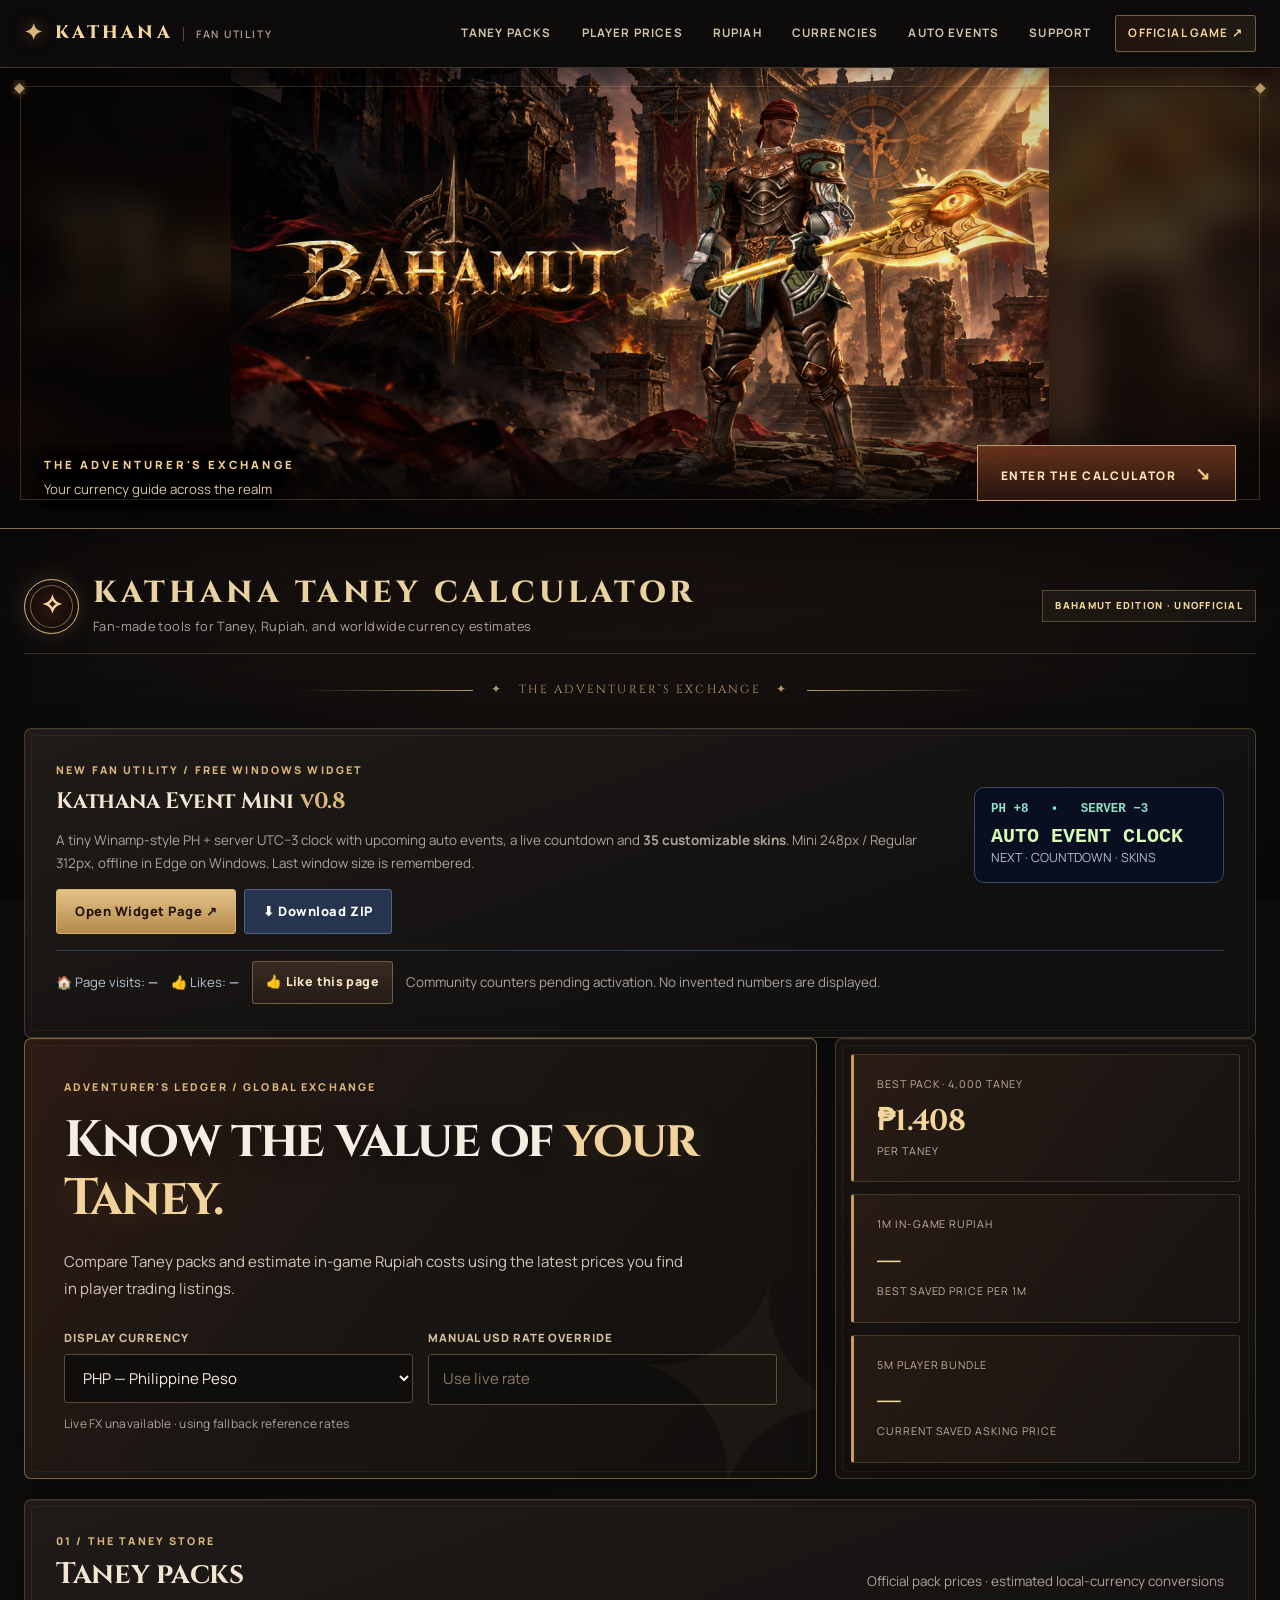
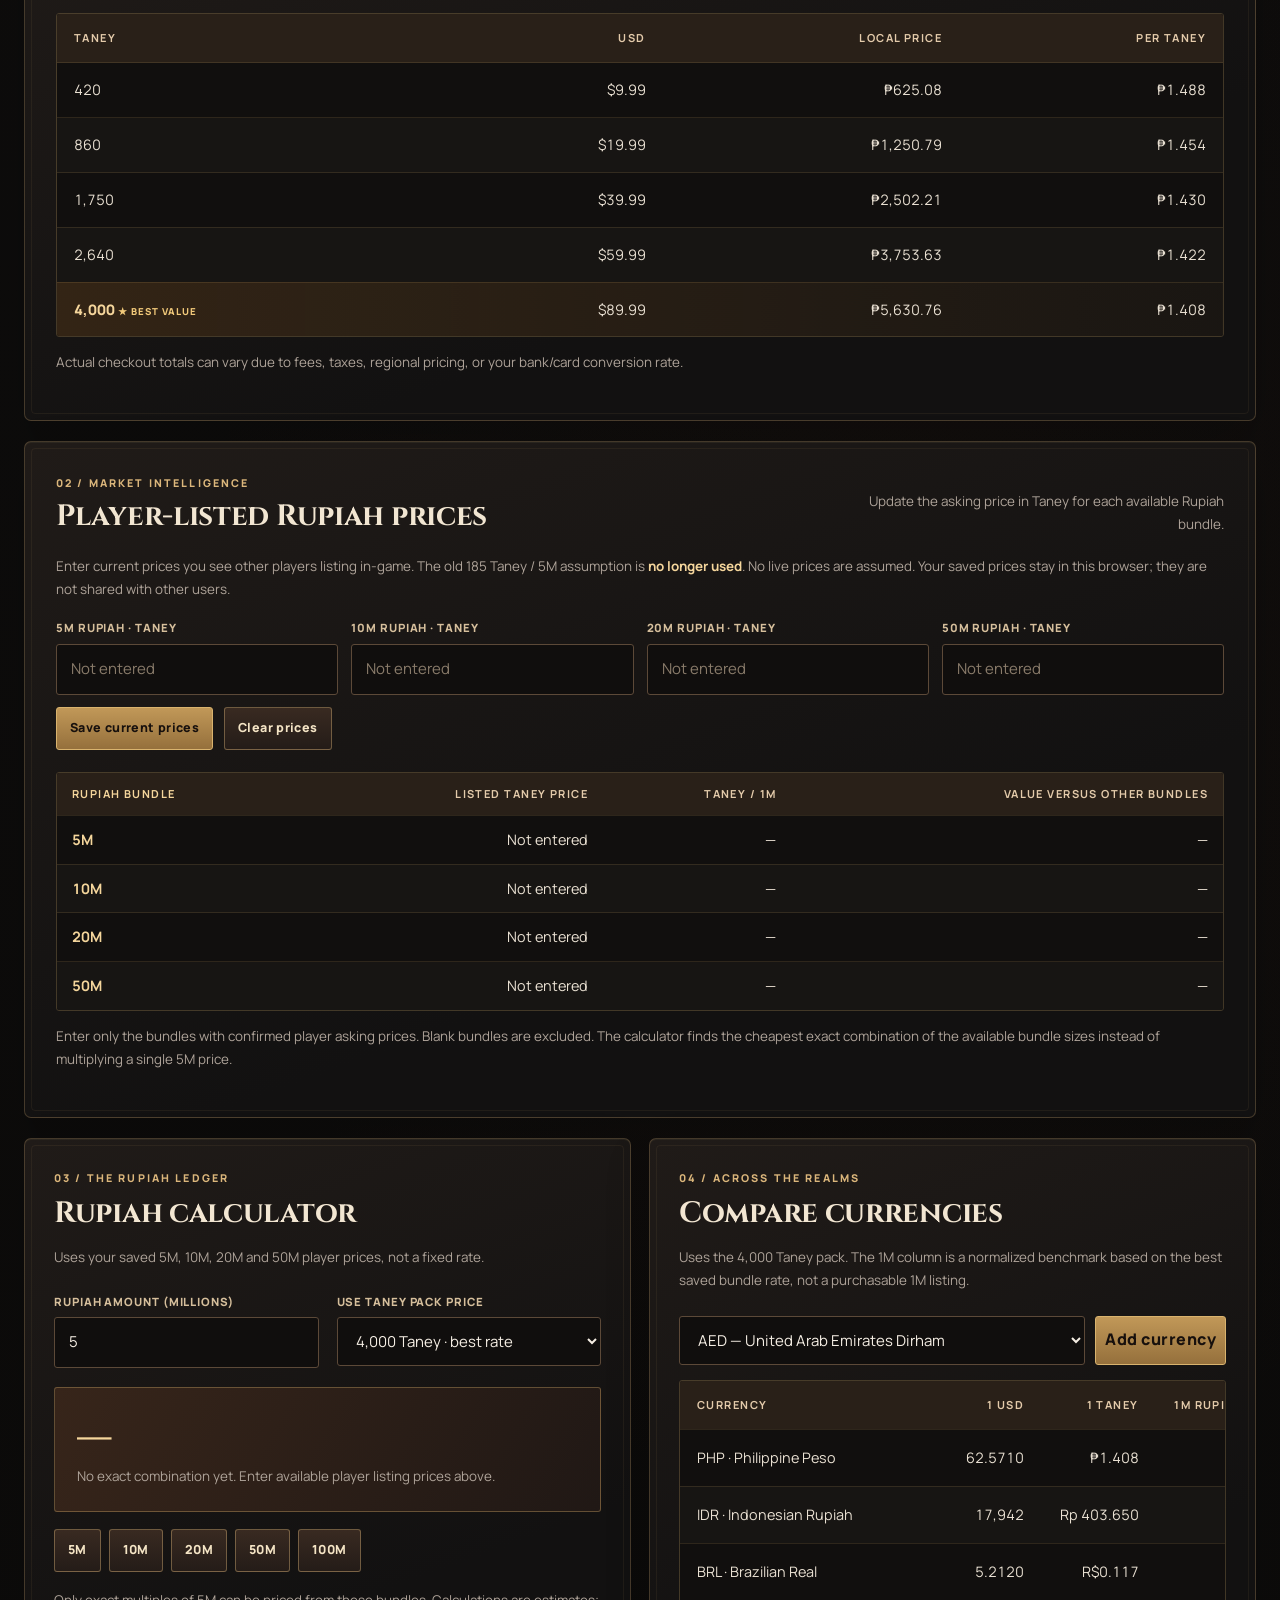
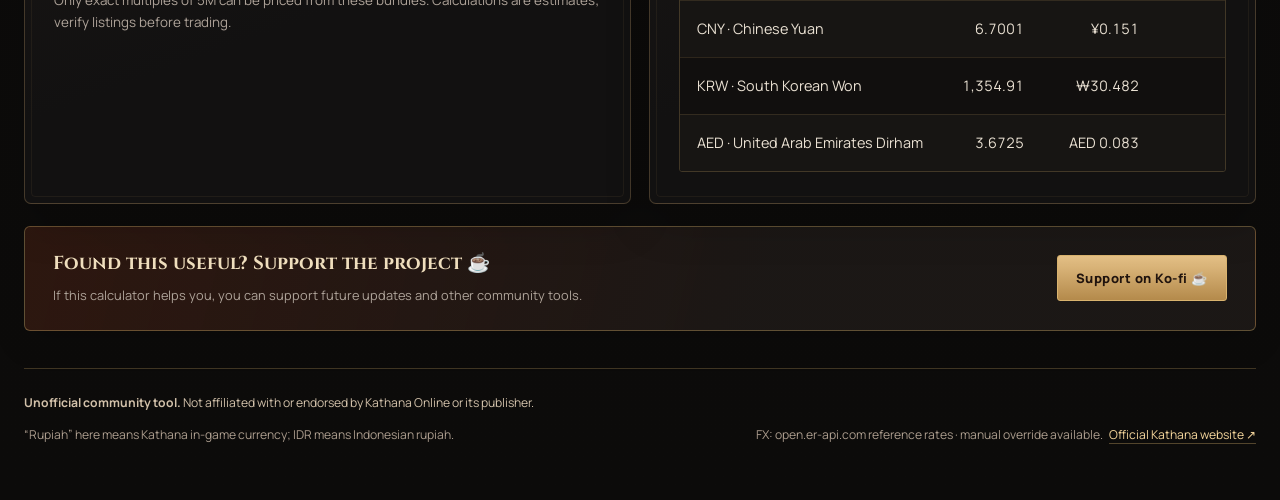
==== commit e36dbddd: "Promote Event Mini on existing Kathana calculator homepage with direct ZIP link and visit/like UI" ====
--- a/index.html
+++ b/index.html
@@ -13,9 +13,11 @@
 <link href="https://fonts.googleapis.com/css2?family=Cinzel:wght@500;600;700;800&family=Manrope:wght@400;500;600;700;800&display=swap" rel="stylesheet">
 <link rel="stylesheet" href="theme.css?v=20261105-market">
 <script src="analytics.js"></script>
+<script src="site-metrics-config.js" defer></script>
+<script src="site-metrics.js" defer></script>
 </head>
-<body>
-<header class="site-topbar"><a class="site-topbar-brand" href="#home">KATHANA <span class="fansite">FAN UTILITY</span></a><nav class="topnav" aria-label="Site sections"><a href="#packs">Taney Packs</a><a href="#market">Player Prices</a><a href="#rupiah">Rupiah</a><a href="#world">Currencies</a><a href="#support">Support</a><a class="official" href="https://playkathana.com/" target="_blank" rel="noopener noreferrer">Official game ↗</a></nav></header>
+<body data-metric-page="home">
+<header class="site-topbar"><a class="site-topbar-brand" href="#home">KATHANA <span class="fansite">FAN UTILITY</span></a><nav class="topnav" aria-label="Site sections"><a href="#packs">Taney Packs</a><a href="#market">Player Prices</a><a href="#rupiah">Rupiah</a><a href="#world">Currencies</a><a href="event-mini/index.html">Auto Events</a><a href="#support">Support</a><a class="official" href="https://playkathana.com/" target="_blank" rel="noopener noreferrer">Official game ↗</a></nav></header>
 <section class="battle-banner" aria-label="BAHAMUT character banner">
   <div class="battle-banner__image">
     <img src="assets/bahamut-banner.jpg?v=20261011-layoutfix-2" width="1200" height="675" fetchpriority="high" alt="BAHAMUT, Kathana character in ornate armor wielding an enormous golden weapon in a fiery fantasy temple." />
@@ -34,6 +36,28 @@
 <main class="wrap" id="home">
 <div class="brand"><div class="logo" aria-hidden="true">✧</div><div><h1>KATHANA TANEY CALCULATOR</h1><p>Fan-made tools for Taney, Rupiah, and worldwide currency estimates</p></div><span class="brand__edition">BAHAMUT EDITION · UNOFFICIAL</span></div>
 <div class="ornament" aria-hidden="true">✦ &nbsp; THE ADVENTURER’S EXCHANGE &nbsp; ✦</div>
+<section class="event-mini-promo card section" id="event-mini" aria-label="Kathana Event Mini widget">
+<div class="eyebrow">NEW FAN UTILITY / FREE WINDOWS WIDGET</div>
+<div style="display:flex;align-items:flex-start;justify-content:space-between;gap:20px;flex-wrap:wrap;margin-top:8px">
+<div style="flex:1;min-width:230px">
+<h3 style="margin:0 0 9px;font-size:1.4rem">Kathana Event Mini <span style="color:var(--gold)">v0.8</span></h3>
+<p class="note">A tiny Winamp-style PH + server UTC−3 clock with upcoming auto events, a live countdown and <strong>35 customizable skins</strong>. Mini 248px / Regular 312px, offline in Edge on Windows. Last window size is remembered.</p>
+<div style="display:flex;flex-wrap:wrap;gap:8px;margin-top:14px">
+<a class="support-link" href="event-mini/index.html" style="min-height:39px">Open Widget Page ↗</a>
+<a class="support-link" href="event-mini/downloads/Kathana-Event-Mini-v0.8.zip" style="min-height:39px;background:#27344f;color:#fff;border-color:#536583" download>⬇ Download ZIP</a>
+</div></div>
+<div style="flex:0 1 250px;border:1px solid #3d4a66;background:#090f20;padding:14px 16px;border-radius:10px;color:#dedbe5">
+<div style="color:#90e2c7;font:700 .78rem Consolas,monospace">PH +8 &nbsp; • &nbsp; SERVER −3</div>
+<div style="font:700 1.25rem Consolas,monospace;color:#d7fcb5;margin-top:9px">AUTO EVENT CLOCK</div>
+<div style="font-size:.78rem;color:#aebfd1">NEXT · COUNTDOWN · SKINS</div>
+</div></div>
+<div style="display:flex;gap:13px;align-items:center;flex-wrap:wrap;border-top:1px solid #313e55;margin-top:16px;padding-top:10px;font-size:.82rem;color:#b3c2d2">
+<span>🏠 Page visits: <strong data-metric-views>—</strong></span>
+<span>👍 Likes: <strong data-metric-likes>—</strong></span>
+<button type="button" id="likeWidget" disabled>👍 Like this page</button>
+<span id="metricsStatus" class="note">Community counters pending activation.</span>
+</div>
+</section>
 <section class="hero" id="calculator">
 <div class="card"><div class="eyebrow">ADVENTURER'S LEDGER / GLOBAL EXCHANGE</div><h2>Know the value of <span>your Taney.</span></h2><p class="lede">Compare Taney packs and estimate in-game Rupiah costs using the latest prices you find in player trading listings.</p><div class="controls"><div><label>Display currency</label><select id="currency"></select></div><div><label>Manual USD rate override</label><input id="manual" inputmode="decimal" placeholder="Use live rate"></div></div><div class="status" id="status" style="margin-top:9px">Loading live FX…</div></div>
 <div class="card stats"><div class="stat"><small>BEST PACK · 4,000 TANEY</small><b id="unit">—</b><small>per Taney</small></div><div class="stat"><small>1M IN-GAME RUPIAH</small><b id="oneM">—</b><small>Best saved price per 1M</small></div><div class="stat"><small>5M PLAYER BUNDLE</small><b id="fiveM">—</b><small>Current saved asking price</small></div></div>
--- a/theme.css
+++ b/theme.css
@@ -427,3 +427,20 @@
   .ornament { margin-bottom: 19px; }
   .tablewrap {overflow-x:auto;-webkit-overflow-scrolling:touch}
 }
+
+
+/* Player market: browser-saved Rupiah bundle asking prices. */
+#market {scroll-margin-top:86px}
+#market .note strong {color:var(--gold-pale)}
+.price-grid {display:grid;grid-template-columns:repeat(4,minmax(0,1fr));gap:13px;margin:18px 0 12px}
+.price-grid >div {min-width:0}
+.price-grid input {width:100%;font-variant-numeric:tabular-nums}
+.market-actions {display:flex;align-items:center;flex-wrap:wrap;gap:11px;margin:0 0 22px}
+.market-actions button {min-height:43px}
+.market-actions .note {flex:1;min-width:180px}
+#market .tablewrap {margin-bottom:14px}
+#market table {min-width:580px}
+#market th,#market td {padding:12px 15px}
+#market th:first-child,#market td:first-child {font-weight:700;color:var(--gold-pale)}
+@media(max-width:950px){.price-grid{grid-template-columns:repeat(2,minmax(0,1fr))}}
+@media(max-width:580px){.price-grid{grid-template-columns:1fr 1fr;gap:10px}.price-grid label{font-size:.67rem}.market-actions button{flex:1}.market-actions .note{flex-basis:100%}#market{scroll-margin-top:106px}}
